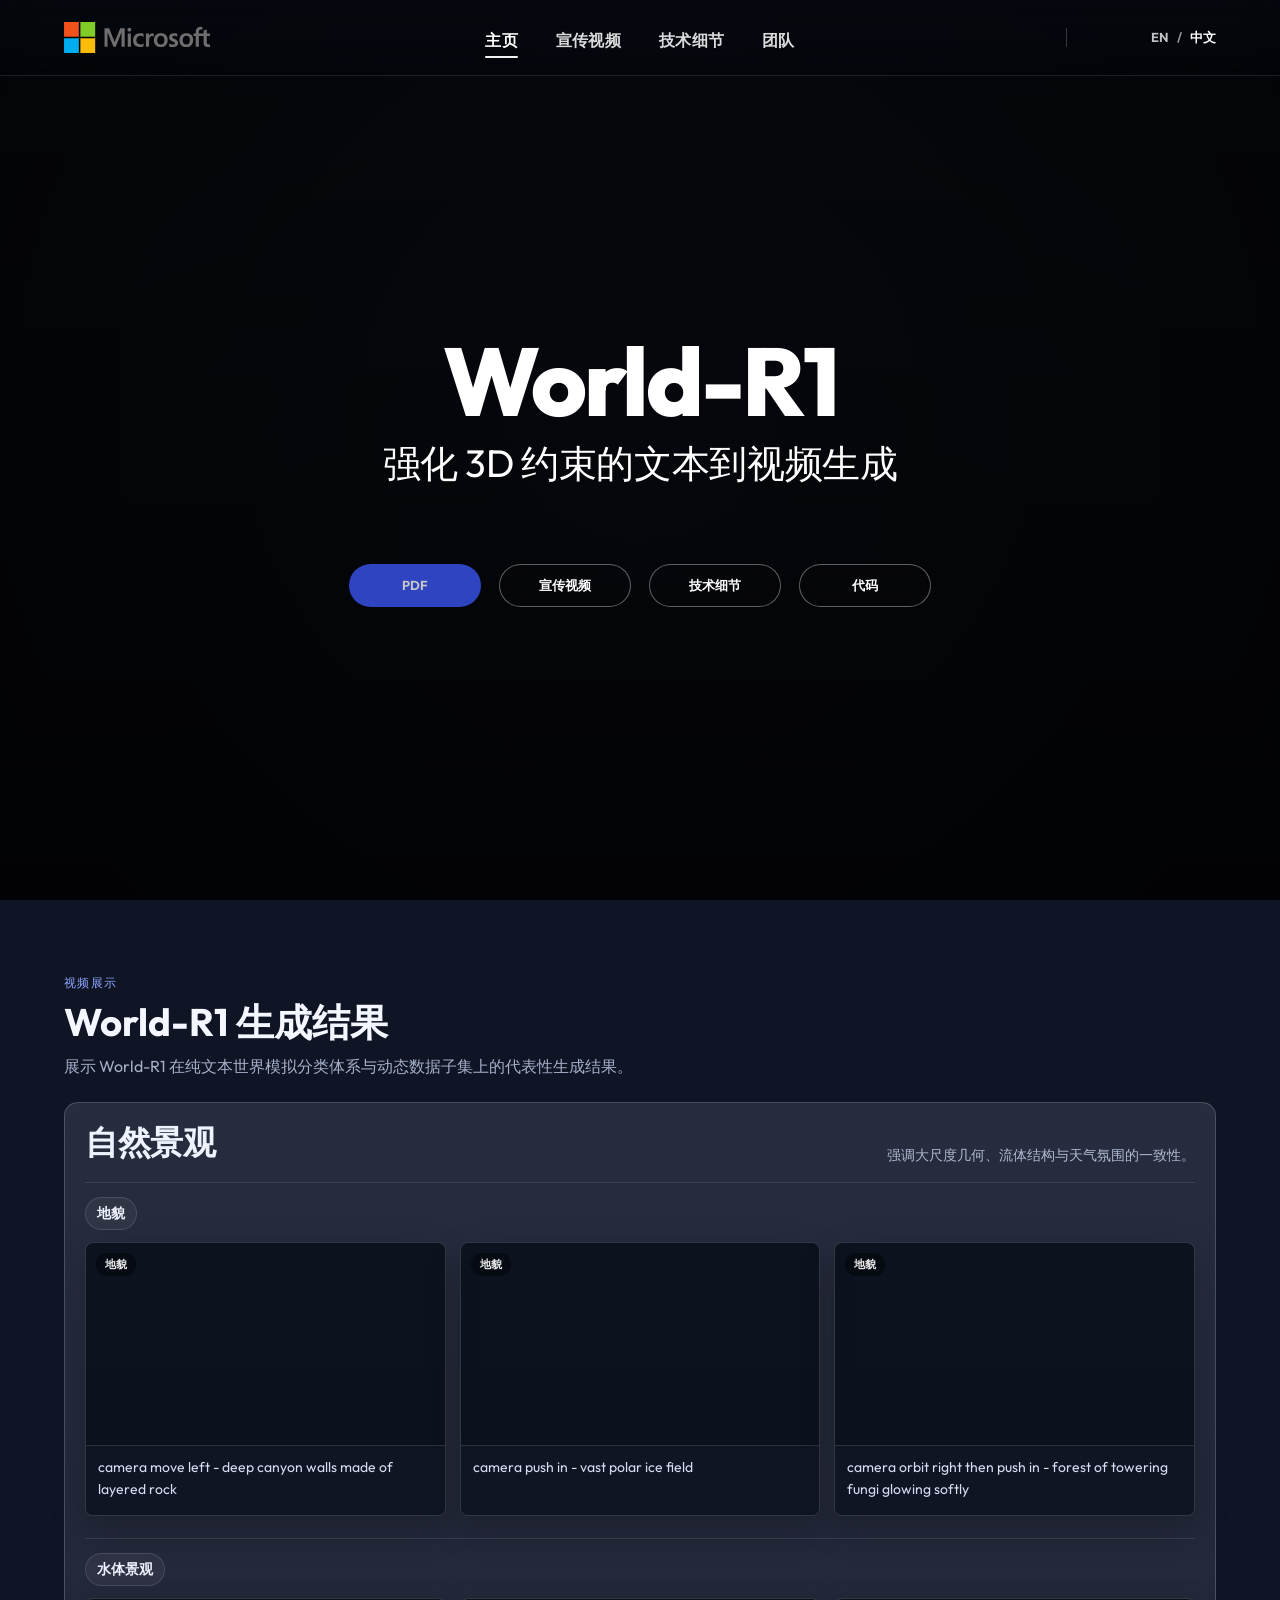
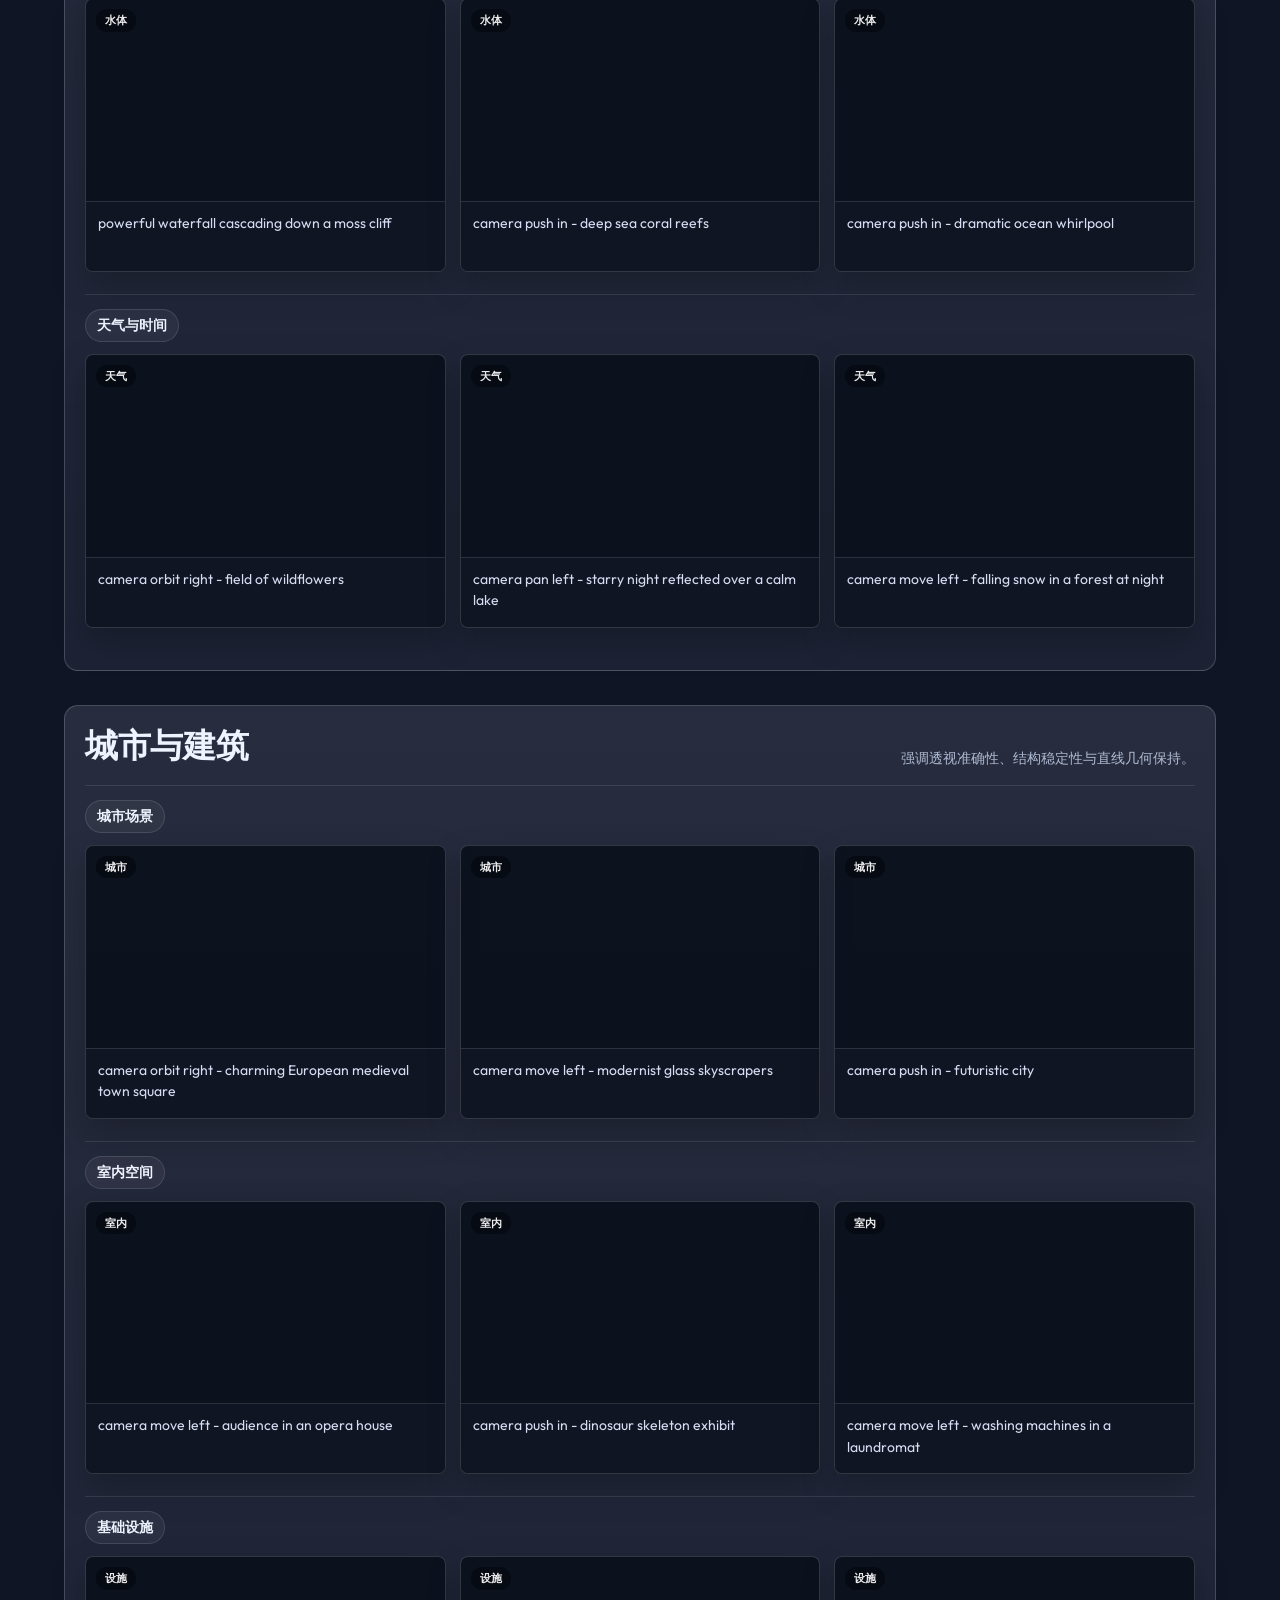
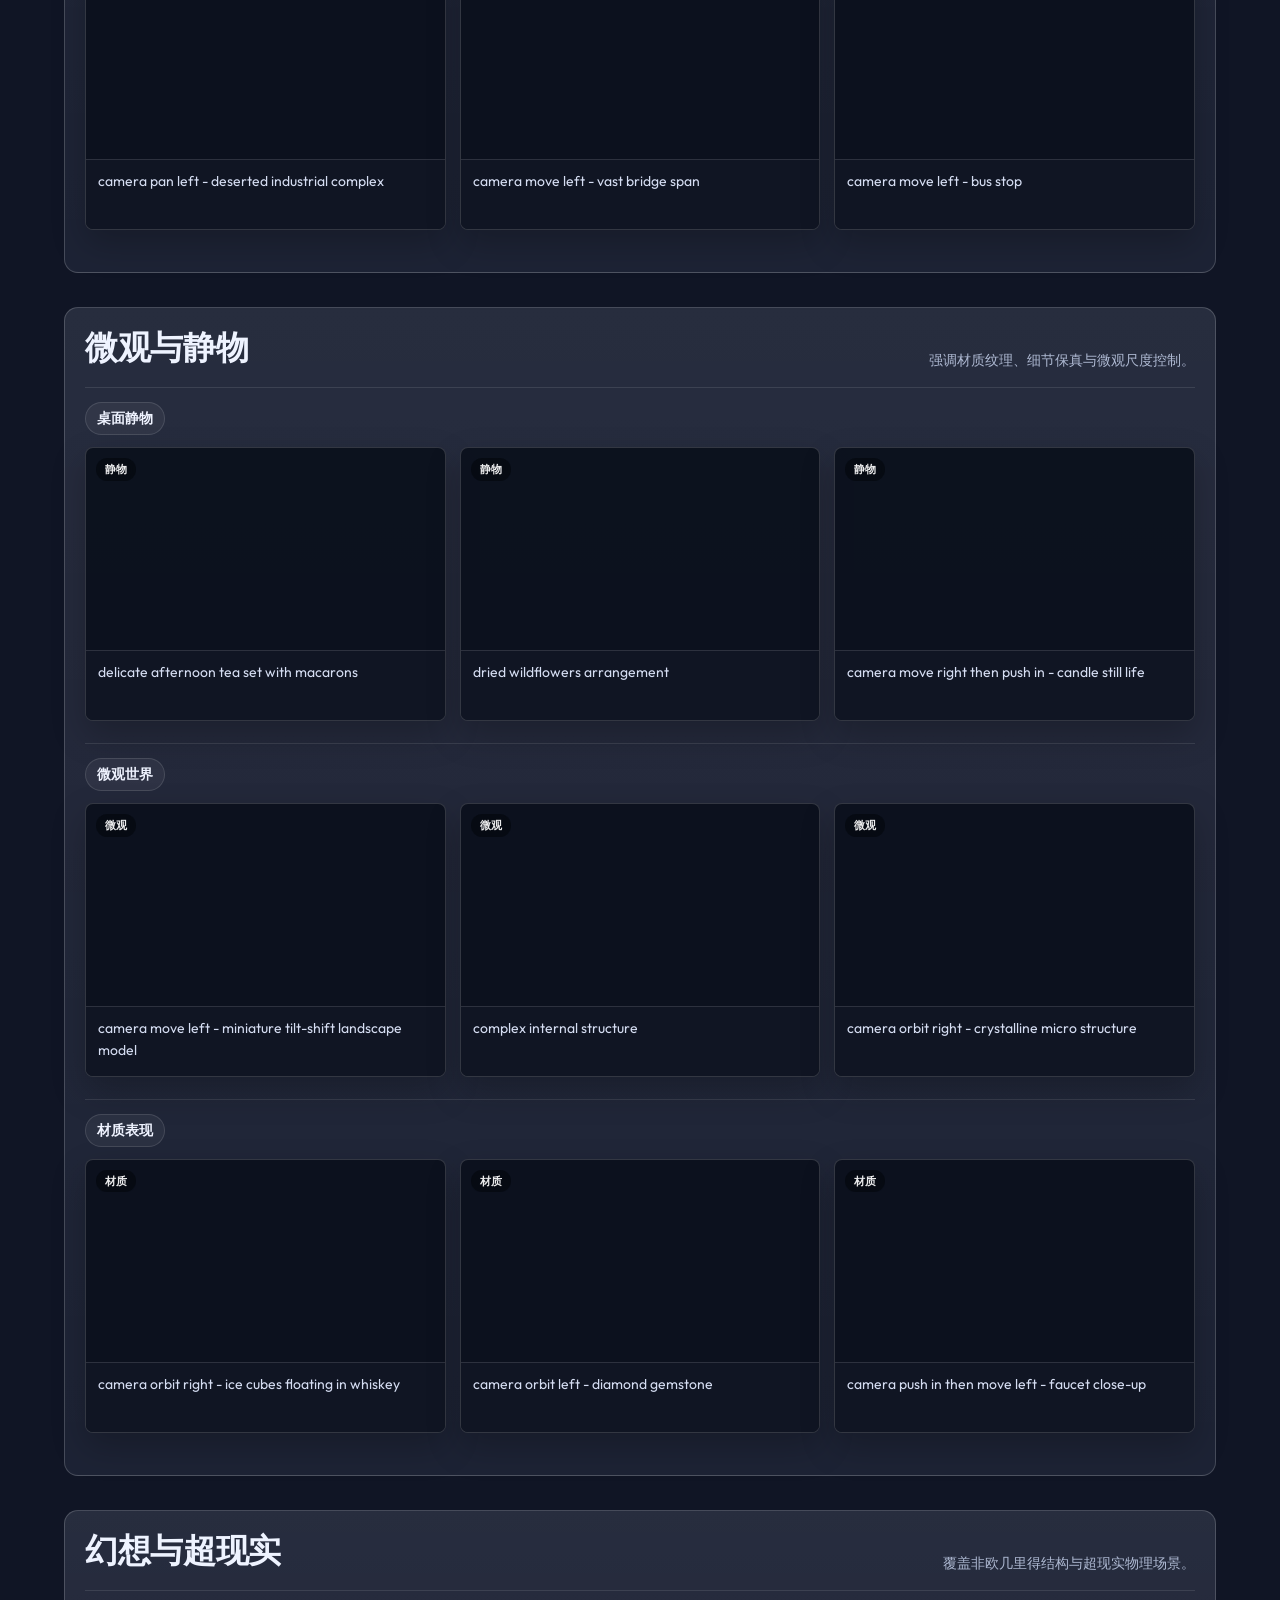
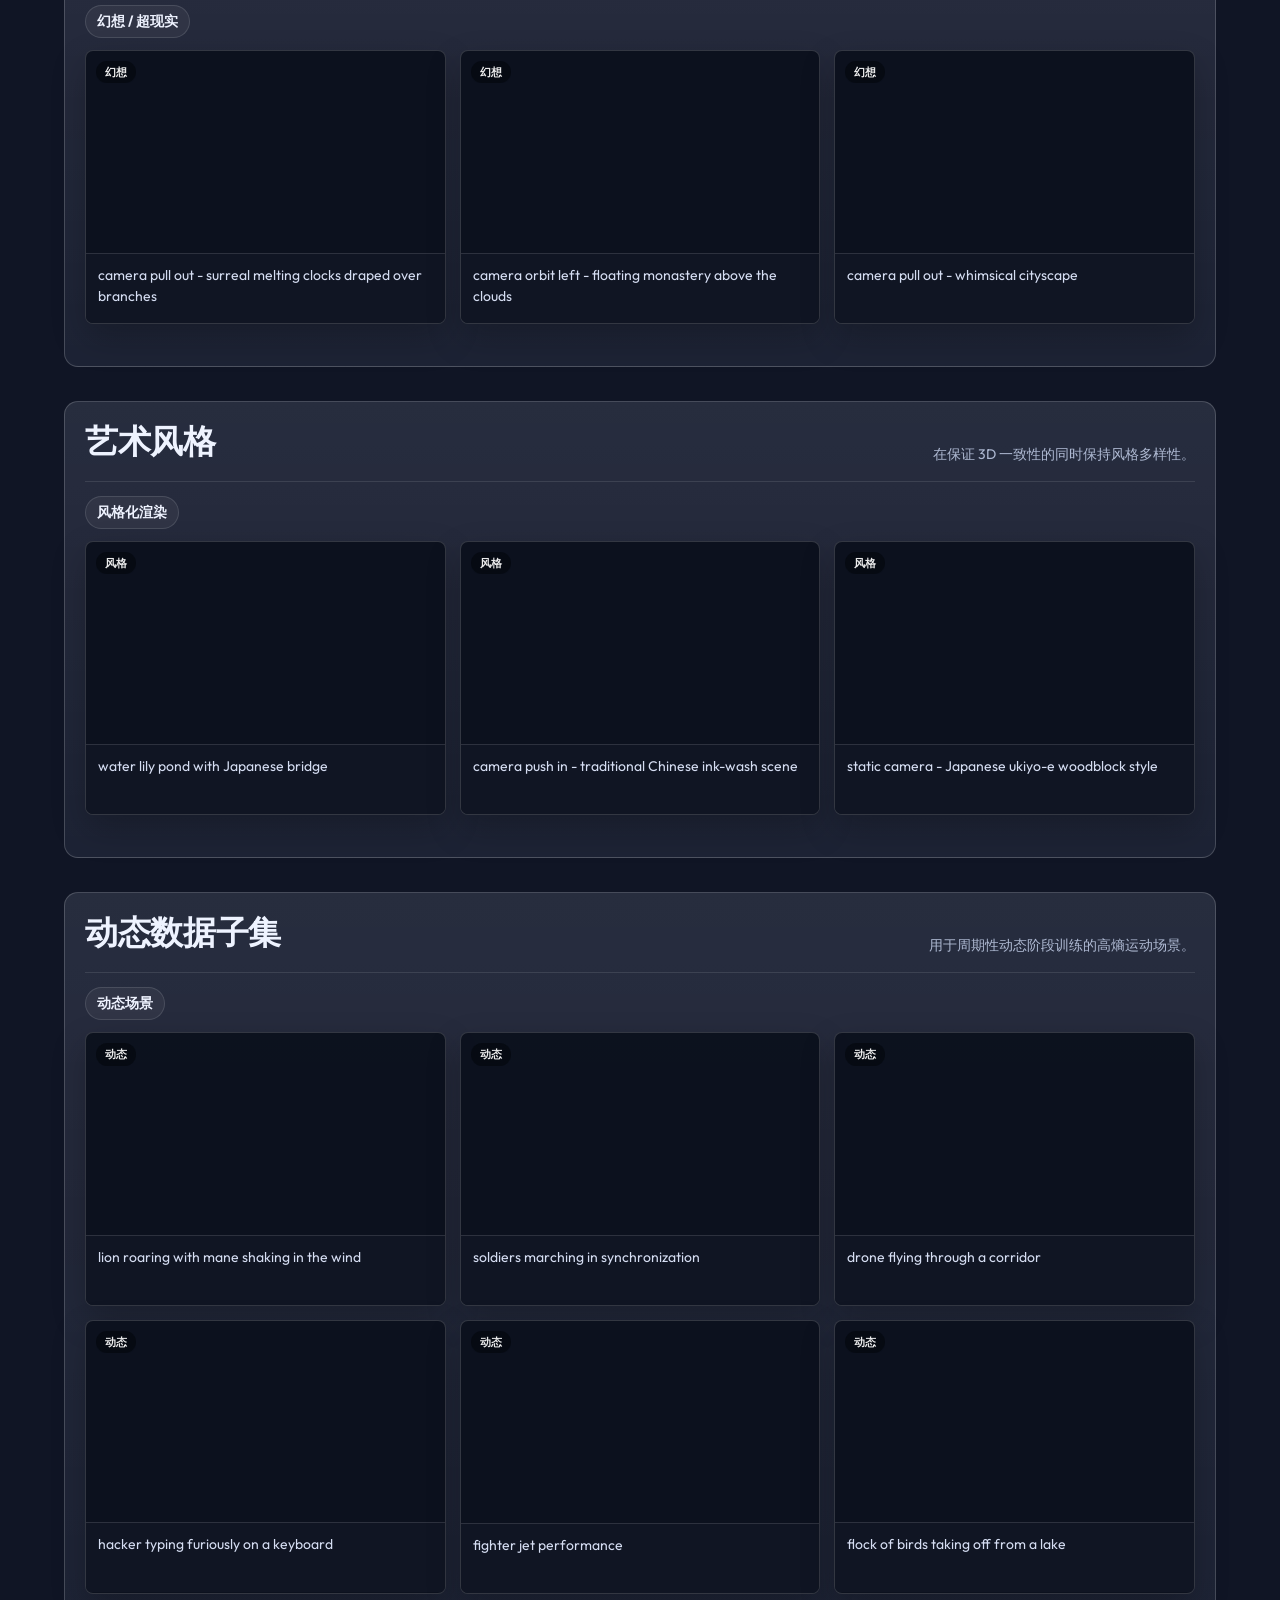
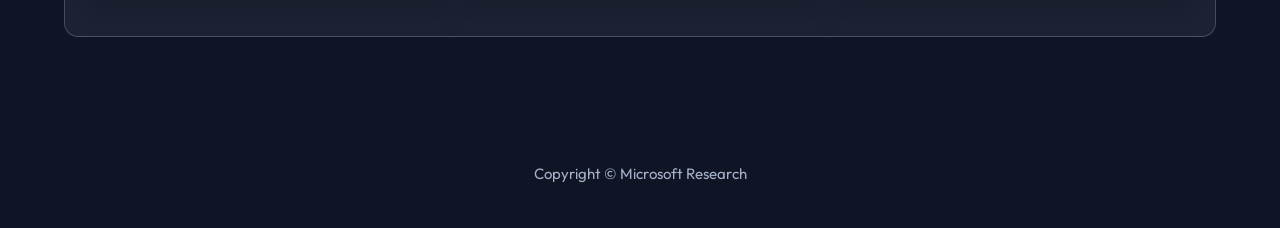
==== zh-CN/index.html @ ddd843be "Update index.html" ====
<!DOCTYPE html>
<html lang="zh-CN">
<head>
  <meta charset="UTF-8" />
  <meta name="viewport" content="width=device-width, initial-scale=1.0" />
  <title>World-R1 | 强化 3D 约束的文本到视频生成</title>
  <link rel="preconnect" href="https://fonts.googleapis.com" />
  <link rel="preconnect" href="https://fonts.gstatic.com" crossorigin />
  <link href="https://fonts.googleapis.com/css2?family=Raleway:wght@600&display=block" rel="stylesheet" />
  <link href="https://fonts.googleapis.com/css2?family=Outfit:wght@100..900&display=block" rel="stylesheet" />
  <link rel="icon" href="../assets/microsoft-color.svg" type="image/svg+xml" />
  <link rel="stylesheet" href="../styles.css?v=20260425-2" />
</head>
<body data-asset-base="../" data-lang="zh" class="home-page">
  <header class="hero-nav">
    <a class="brand" href="index.html">
      <img class="brand-logo" src="../assets/microsoft-logo-svgrepo-com.svg" alt="Microsoft" />
    </a>
    <nav class="hero-nav-links">
      <a class="active" href="index.html">主页</a>
      <a href="video.html">宣传视频</a>
      <a href="tech.html">技术细节</a>
      <a href="team.html">团队</a>
    </nav>
    <div class="locale-switch">
      <a href="../index.html">EN</a>
      <span>/</span>
      <a class="active" href="index.html">中文</a>
    </div>
  </header>

  <section class="hero">
    <div class="hero-video-layer" aria-hidden="true">
      <video class="hero-video active" id="hero-video" autoplay muted loop playsinline preload="metadata"></video>
      <video class="hero-video" id="hero-video-next" autoplay muted loop playsinline preload="metadata"></video>
      <div class="hero-overlay"></div>
    </div>

    <div class="hero-content">
      <h1 class="hero-project">World-R1</h1>
      <p class="hero-title">强化 3D 约束的文本到视频生成</p>
      <div class="hero-actions">
        <a class="action primary placeholder-action" href="#" aria-disabled="true">PDF</a>
        <a class="action ghost" href="video.html">宣传视频</a>
        <a class="action ghost" href="tech.html">技术细节</a>
        <a class="action ghost" href="https://github.com/microsoft/World-R1" target="_blank" rel="noopener noreferrer">代码</a>
      </div>
    </div>
  </section>

  <main id="results" class="results-main">
    <section class="results-section">
      <div class="section-header">
        <p class="eyebrow">视频展示</p>
        <h2>World-R1 生成结果</h2>
        <p class="section-intro">
          展示 World-R1 在纯文本世界模拟分类体系与动态数据子集上的代表性生成结果。
        </p>
      </div>
      <div id="taxonomy-sections" class="taxonomy-sections"></div>
    </section>
  </main>

  <footer class="footer">
    <p>Copyright © Microsoft Research</p>
  </footer>

  <script src="../main.js"></script>
</body>
</html>
---- styles.css ----
:root {
  --accent: #3c56f4;
  --accent-soft: rgba(60, 86, 244, 0.12);
  --bg-soft: #f5f7fc;
  --line: #e4e8f1;
  --text: #191c25;
  --muted: #5f6678;
  --dark-bg: #06080f;
  --dark-panel: #101523;
  --dark-panel-alt: #0d111c;
  --dark-line: rgba(255, 255, 255, 0.13);
  --dark-text: #f4f7ff;
  --dark-muted: #a5b0c9;
}

* {
  box-sizing: border-box;
  margin: 0;
  padding: 0;
}

html {
  scroll-behavior: smooth;
}

body {
  font-family: "Outfit", sans-serif;
  color: var(--text);
  line-height: 1.5;
}

a {
  color: inherit;
  text-decoration: none;
}

img,
video {
  display: block;
  width: 100%;
}

.home-page {
  background: #101525;
}

.hero-nav {
  position: fixed;
  top: 0;
  left: 0;
  width: 100%;
  height: 76px;
  padding: 0 clamp(24px, 5vw, 72px);
  display: grid;
  grid-template-columns: minmax(160px, 1fr) auto minmax(160px, 1fr);
  align-items: center;
  column-gap: 24px;
  z-index: 20;
  color: #ffffff;
  background: linear-gradient(180deg, rgba(5, 8, 15, 0.72), rgba(5, 8, 15, 0.32) 72%, rgba(5, 8, 15, 0));
  border-bottom: 1px solid rgba(255, 255, 255, 0.1);
  backdrop-filter: blur(14px) saturate(1.15);
  transition: background 0.25s ease, color 0.25s ease, border-color 0.25s ease, box-shadow 0.25s ease;
}

.brand {
  display: inline-flex;
  align-items: center;
  justify-self: start;
  width: 150px;
  max-width: 150px;
  min-width: 0;
  overflow: hidden;
  transition: opacity 0.2s ease;
}

.brand:hover {
  opacity: 0.86;
}

.brand-logo {
  display: block;
  width: 146px;
  max-width: 100%;
  height: auto;
  flex: 0 0 auto;
}

.ms-logo {
  width: 14px;
  height: 14px;
  display: grid;
  grid-template-columns: 1fr 1fr;
  gap: 1px;
}

.ms-logo span:nth-child(1) {
  background: #f25022;
}

.ms-logo span:nth-child(2) {
  background: #7fba00;
}

.ms-logo span:nth-child(3) {
  background: #00a4ef;
}

.ms-logo span:nth-child(4) {
  background: #ffb900;
}

.hero-nav-links {
  display: flex;
  gap: clamp(28px, 3vw, 44px);
  font-size: clamp(16px, 1.05vw, 18px);
  font-weight: 650;
  justify-self: center;
  justify-content: center;
  letter-spacing: 0.01em;
  white-space: nowrap;
}

.hero-nav-links a {
  position: relative;
  opacity: 0.86;
  padding: 26px 0 22px;
  transition: opacity 0.2s ease, color 0.2s ease;
}

.hero-nav-links a::after {
  content: "";
  position: absolute;
  left: 0;
  right: 0;
  bottom: 16px;
  height: 2px;
  border-radius: 999px;
  background: currentColor;
  opacity: 0;
  transform: scaleX(0.4);
  transition: opacity 0.2s ease, transform 0.2s ease;
}

.hero-nav-links a.active {
  opacity: 1;
}

.hero-nav-links a.active::after,
.hero-nav-links a:hover::after {
  opacity: 0.95;
  transform: scaleX(1);
}

.hero-nav-links a:hover {
  opacity: 1;
}

.locale-switch {
  display: inline-flex;
  align-items: center;
  justify-content: flex-end;
  gap: 8px;
  border-left: 1px solid rgba(255, 255, 255, 0.2);
  padding-left: 18px;
  font-size: 13px;
  font-weight: 650;
  justify-self: end;
  min-width: 150px;
}

.locale-switch a {
  opacity: 0.76;
}

.locale-switch a.active {
  opacity: 1;
  font-weight: 700;
}

.locale-switch span {
  opacity: 0.58;
}

.home-page .hero-nav.scrolled {
  color: #ffffff;
  background: linear-gradient(180deg, rgba(5, 8, 15, 0.82), rgba(5, 8, 15, 0.58));
  border-color: rgba(255, 255, 255, 0.14);
  box-shadow: 0 12px 34px rgba(0, 0, 0, 0.24);
}

.home-page .hero-nav.scrolled .hero-nav-links a {
  color: #ffffff;
}

.home-page .hero-nav.scrolled .locale-switch {
  border-color: rgba(255, 255, 255, 0.22);
}

.hero {
  position: relative;
  min-height: 100vh;
  display: flex;
  align-items: center;
  justify-content: center;
  text-align: center;
  overflow: hidden;
}

.hero-video-layer {
  position: absolute;
  inset: 0;
}

.hero-video {
  position: absolute;
  inset: 0;
  width: 100%;
  height: 100%;
  object-fit: cover;
  opacity: 0;
  transition: opacity 1.2s ease;
}

.hero-video.active {
  opacity: 1;
}

.hero-overlay {
  position: absolute;
  inset: 0;
  background:
    radial-gradient(circle at 50% 45%, rgba(0, 0, 0, 0.24), rgba(0, 0, 0, 0.64)),
    linear-gradient(180deg, rgba(0, 0, 0, 0.46), rgba(0, 0, 0, 0.7));
}

.hero-content {
  position: relative;
  z-index: 2;
  max-width: 1240px;
  padding: 110px 20px 70px;
  color: #ffffff;
}

.hero-project {
  font-size: clamp(48px, 7.5vw, 110px);
  line-height: 1;
  letter-spacing: -0.03em;
  margin-bottom: 14px;
  font-weight: 800;
}

.hero-title {
  font-size: clamp(24px, 3vw, 80px);
  line-height: 1.06;
  letter-spacing: -0.01em;
  margin-bottom: 34px;
  font-weight: 400;
}

.hero-affiliation {
  font-size: clamp(14px, 1.4vw, 19px);
  color: rgba(255, 255, 255, 0.86);
  margin-bottom: 26px;
  letter-spacing: 0.02em;
}

.hero-actions {
  display: flex;
  flex-wrap: wrap;
  justify-content: center;
  gap: 18px;
  margin-top: 80px;
}

.action {
  min-width: 132px;
  border-radius: 999px;
  padding: 11px 20px;
  font-size: 13px;
  font-weight: 650;
  border: 1px solid transparent;
  transition: transform 0.2s ease, border-color 0.2s ease, background 0.2s ease;
}

.action.primary {
  background: var(--accent);
  color: #ffffff;
}

.action.ghost {
  border-color: rgba(255, 255, 255, 0.36);
  background: rgba(12, 14, 18, 0.26);
  color: #ffffff;
  backdrop-filter: blur(10px);
}

.action:hover {
  transform: translateY(-1px);
}

.placeholder-action {
  cursor: default;
  opacity: 0.78;
  pointer-events: none;
}

.placeholder-action:hover {
  transform: none;
}

.results-main {
  max-width: 1660px;
  margin: 0 auto;
  padding: 74px max(16px, 5vw) 26px;
  color: var(--dark-text);
}

.results-section {
  margin-bottom: 80px;
}

.section-header {
  margin-bottom: 24px;
}

.eyebrow {
  font-family: "Raleway", sans-serif;
  text-transform: uppercase;
  letter-spacing: 0.12em;
  font-size: 12px;
  color: #8ea5ff;
  margin-bottom: 8px;
}

.section-header h2 {
  font-size: clamp(28px, 3vw, 48px);
  line-height: 1.15;
}

.section-intro {
  margin-top: 10px;
  color: #a5b0c9;
  max-width: 760px;
}

.section-intro code {
  font-family: "Outfit", sans-serif;
  background: var(--bg-soft);
  border: 1px solid var(--line);
  border-radius: 6px;
  padding: 1px 5px;
}

.taxonomy-sections {
  display: block;
}

.taxonomy-section-block {
  margin-bottom: 34px;
  border-radius: 14px;
  border: 1px solid rgba(255, 255, 255, 0.18);
  background:
    linear-gradient(180deg, rgba(255, 255, 255, 0.08), rgba(255, 255, 255, 0.035)),
    rgba(22, 29, 47, 0.96);
  padding: clamp(14px, 1.8vw, 20px);
}

.taxonomy-section-head {
  display: flex;
  align-items: end;
  justify-content: space-between;
  gap: 18px;
  margin-bottom: 16px;
}

.taxonomy-section-head h3 {
  font-size: clamp(22px, 2.6vw, 34px);
  line-height: 1.15;
  letter-spacing: -0.01em;
  margin-bottom: 5px;
  color: #eef3ff;
}

.taxonomy-section-head p {
  color: #aeb9d2;
  font-size: 14px;
  max-width: 620px;
  text-align: right;
}

.taxonomy-subsection {
  margin-bottom: 22px;
  padding-top: 14px;
  border-top: 1px solid rgba(255, 255, 255, 0.1);
}

.taxonomy-subsection h4 {
  display: inline-flex;
  align-items: center;
  min-height: 28px;
  border-radius: 999px;
  border: 1px solid rgba(255, 255, 255, 0.12);
  background: rgba(255, 255, 255, 0.05);
  padding: 5px 11px;
  font-size: 14px;
  margin-bottom: 12px;
  font-weight: 700;
  color: #eff3ff;
}

.video-grid {
  display: grid;
  grid-template-columns: repeat(3, minmax(0, 1fr));
  gap: 14px;
}

.video-card {
  overflow: hidden;
  background: rgba(13, 18, 30, 0.98);
  border: 1px solid rgba(255, 255, 255, 0.16);
  border-radius: 8px;
  box-shadow: 0 14px 34px rgba(0, 0, 0, 0.22);
  transition: transform 0.2s ease, border-color 0.2s ease, box-shadow 0.2s ease;
}

.video-card:hover {
  transform: translateY(-2px);
  border-color: rgba(142, 165, 255, 0.5);
  box-shadow: 0 20px 48px rgba(0, 0, 0, 0.34);
}

.video-shell {
  position: relative;
}

.video-shell video {
  aspect-ratio: 16 / 9;
  object-fit: cover;
}

.chip {
  position: absolute;
  top: 10px;
  left: 10px;
  z-index: 2;
  font-size: 11px;
  font-weight: 600;
  color: rgba(255, 255, 255, 0.92);
  border-radius: 999px;
  background: rgba(4, 7, 13, 0.6);
  backdrop-filter: blur(12px);
  padding: 3px 9px;
}

.prompt {
  color: #d5ddf2;
  min-height: 70px;
  font-size: 14px;
  line-height: 1.55;
  padding: 11px 12px 12px;
  border-top: 1px solid rgba(255, 255, 255, 0.12);
  background: rgba(16, 22, 36, 0.94);
}

.empty-card {
  border: 1px dashed rgba(255, 255, 255, 0.22);
  border-radius: 10px;
  background: rgba(255, 255, 255, 0.04);
  min-height: 140px;
  color: #aeb9d2;
  font-size: 13px;
  padding: 14px;
  display: flex;
  align-items: center;
  justify-content: center;
  text-align: center;
}

.footer {
  text-align: center;
  padding: 18px 16px 42px;
  color: #a5b0c9;
  font-size: 15px;
  line-height: 1.72;
}

.tech-page {
  background: var(--dark-bg);
  color: var(--dark-text);
}

.tech-nav {
  background: rgba(8, 12, 21, 0.72);
  border-color: rgba(255, 255, 255, 0.14);
  box-shadow: 0 18px 44px rgba(0, 0, 0, 0.24);
}

.tech-main {
  max-width: 1280px;
  margin: 0 auto;
  padding: 118px max(16px, 4vw) 56px;
}

.tech-hero-panel {
  border: 1px solid var(--dark-line);
  border-radius: 18px;
  background: linear-gradient(160deg, rgba(60, 86, 244, 0.2), rgba(16, 21, 35, 0.9));
  padding: clamp(18px, 3vw, 34px);
  margin-bottom: 26px;
}

.tech-kicker {
  font-family: "Raleway", sans-serif;
  font-size: 12px;
  letter-spacing: 0.12em;
  text-transform: uppercase;
  color: #98abff;
  margin-bottom: 8px;
}

.tech-hero-panel h1 {
  font-size: clamp(30px, 4.3vw, 58px);
  line-height: 1.06;
  letter-spacing: -0.02em;
  margin-bottom: 10px;
}

.tech-lead {
  color: #d7def2;
  font-size: 16px;
  line-height: 1.75;
  /* max-width: 900px; */
  margin-bottom: 18px;
}

.tech-authors {
  display: flex;
  flex-wrap: wrap;
  justify-content: flex-start;
  gap: 4px 14px;
  margin: 4px 0 10px;
}

.tech-authors a {
  font-size: 15px;
  color: #e9eeff;
  opacity: 0.92;
  text-decoration: none;
}

.tech-authors a:hover {
  text-decoration: underline;
}

.tech-authors sup {
  font-size: 10px;
  vertical-align: super;
  margin-left: 1px;
}

.tech-affiliations {
  display: flex;
  flex-wrap: wrap;
  justify-content: flex-start;
  gap: 6px 16px;
  font-size: 15px;
  color: #b9c4df;
  margin-bottom: 12px;
}

.tech-affiliations sup {
  font-size: 10px;
  vertical-align: super;
}

.tech-author-notes {
  display: flex;
  flex-wrap: wrap;
  justify-content: flex-start;
  gap: 2px 10px;
  font-size: 12px;
  line-height: 1.25;
  color: #b9c4df;
  margin-bottom: 8px;
}

.tech-author-notes sup {
  font-size: 8px;
  vertical-align: super;
}

.team-main {
  max-width: 1180px;
}

.team-hero-panel {
  background:
    linear-gradient(155deg, rgba(60, 86, 244, 0.18), rgba(22, 32, 52, 0.92)),
    radial-gradient(circle at 82% 16%, rgba(0, 164, 239, 0.22), transparent 34%);
}

.team-lead {
  color: #d7def2;
  font-size: clamp(16px, 2vw, 20px);
  line-height: 1.68;
  max-width: 920px;
  margin: 10px 0 20px;
}

.video-main {
  max-width: 1480px;
  padding-top: 118px;
  padding-bottom: 44px;
}

.video-intro {
  max-width: none;
  margin: 0 0 14px;
  color: #d7def2;
  font-size: clamp(15px, 1.2vw, 19px);
  line-height: 1.45;
  white-space: nowrap;
}

.promo-video-stage {
  --promo-frame-crop: 34px;
  position: relative;
  width: 100%;
  aspect-ratio: 16 / 9;
  border: 1px solid rgba(255, 255, 255, 0.16);
  border-radius: 12px;
  overflow: hidden;
  background:
    linear-gradient(135deg, rgba(60, 86, 244, 0.16), rgba(9, 13, 24, 0.92)),
    #05070d;
  box-shadow: 0 28px 80px rgba(0, 0, 0, 0.42);
}

.promo-video-stage:hover,
.promo-video-stage:focus-within {
  --promo-frame-crop: 0px;
}

.promo-video-frame {
  position: absolute;
  top: calc(var(--promo-frame-crop) * -1);
  left: 0;
  width: 100%;
  height: calc(100% + (var(--promo-frame-crop) * 2));
  border: 0;
  transition: top 0.18s ease, height 0.18s ease;
}

.video-actions {
  display: flex;
  flex-wrap: wrap;
  align-items: center;
  gap: 14px;
  margin-top: 18px;
}

.team-grid {
  display: grid;
  grid-template-columns: repeat(3, minmax(0, 1fr));
  gap: 12px;
}

.group-grid {
  display: grid;
  grid-template-columns: repeat(2, minmax(0, 1fr));
  gap: 12px;
}

.group-card {
  padding: 20px;
  min-height: 220px;
  display: flex;
  flex-direction: column;
}

.group-card h3 {
  color: #f2f6ff;
  font-size: clamp(22px, 2.4vw, 30px);
  line-height: 1.15;
  margin-bottom: 10px;
}

.group-card p:not(.stat-key) {
  color: #d3dcf0;
  font-size: 15px;
  line-height: 1.68;
}

.group-focus-list {
  display: grid;
  gap: 8px;
  margin: 16px 0 0;
  padding-left: 18px;
}

.group-focus-list li {
  color: #bfc9e2;
  font-size: 14px;
  line-height: 1.55;
}

.group-link {
  color: #b9c8ff;
  font-size: 14px;
  font-weight: 700;
  margin-top: auto;
  padding-top: 18px;
}

.group-link:hover {
  color: #ffffff;
  text-decoration: underline;
}

.team-card {
  min-height: 118px;
  padding: 15px 16px;
  background:
    linear-gradient(180deg, rgba(255, 255, 255, 0.035), rgba(255, 255, 255, 0.015)),
    var(--dark-panel);
  transition: border-color 0.2s ease, transform 0.2s ease;
}

.team-card:hover {
  border-color: rgba(142, 165, 255, 0.48);
  transform: translateY(-2px);
}

.team-name {
  display: inline-block;
  color: #f2f6ff;
  font-size: 20px;
  font-weight: 720;
  line-height: 1.2;
  margin-bottom: 6px;
}

.team-name:hover {
  text-decoration: underline;
}

.team-meta {
  color: #b9c4df;
  font-size: 14px;
  line-height: 1.45;
  margin-bottom: 0;
}

.team-meta sup {
  font-size: 10px;
  vertical-align: super;
}

.team-role {
  display: inline-flex;
  align-items: center;
  min-height: 26px;
  border-radius: 999px;
  background: rgba(142, 165, 255, 0.12);
  color: #dfe6ff;
  padding: 4px 10px;
  font-size: 12px;
  font-weight: 650;
}

.team-note-grid {
  display: grid;
  grid-template-columns: repeat(3, minmax(0, 1fr));
  gap: 12px;
}

.team-note p:not(.stat-key) {
  color: #d3dcf0;
  font-size: 15px;
  line-height: 1.65;
}

.tech-stat-grid {
  display: grid;
  grid-template-columns: repeat(3, minmax(0, 1fr));
  gap: 10px;
}

.tech-stat-card {
  border: 1px solid rgba(255, 255, 255, 0.14);
  background: rgba(8, 12, 20, 0.56);
  border-radius: 12px;
  padding: 10px;
}

.stat-key {
  font-family: "Raleway", sans-serif;
  font-size: 11px;
  color: #93a6ea;
  text-transform: uppercase;
  letter-spacing: 0.08em;
  margin-bottom: 5px;
}

.stat-value {
  font-size: 20px;
  font-weight: 700;
  margin-bottom: 3px;
}

.stat-desc {
  color: #b9c4df;
  font-size: 13px;
}

.tech-section {
  margin-bottom: 24px;
}

.abstract-section {
  margin-top: 8px;
}

.tech-section-head {
  display: flex;
  align-items: baseline;
  gap: 10px;
  margin-bottom: 12px;
}

.section-index {
  font-family: "Raleway", sans-serif;
  font-size: 13px;
  color: #8ea5ff;
}

.tech-section h2 {
  font-size: clamp(24px, 3vw, 40px);
  line-height: 1.15;
  letter-spacing: -0.01em;
}

.panel {
  border-radius: 14px;
  border: 1px solid var(--dark-line);
  background: var(--dark-panel);
  padding: 14px;
}

.abstract-panel {
  background: linear-gradient(165deg, rgba(255, 255, 255, 0.03), rgba(60, 86, 244, 0.1));
  padding: clamp(16px, 3vw, 28px);
}

.abstract-text {
  font-size: 15px;
  line-height: 1.72;
  color: #d3dcf0;
  font-weight: 400;
  max-width: 1080px;
}

.full-row {
  width: 100%;
  margin-top: 12px;
}

.media-panel img {
  border-radius: 10px;
}

.media-panel figcaption {
  color: var(--dark-muted);
  margin-top: 10px;
  font-size: 13px;
  line-height: 1.6;
  text-align: center;
}

.table-caption {
  text-align: center;
}

.text-panel h3,
.tech-card h3,
.taxonomy-card h3 {
  font-size: 18px;
  margin-bottom: 8px;
}

.text-panel p,
.tech-card p,
.tech-muted {
  color: #d3dcf0;
  font-size: 15px;
  line-height: 1.72;
}

.text-panel ul,
.taxonomy-card ul {
  margin-top: 8px;
  padding-left: 18px;
  display: grid;
  gap: 6px;
}

.text-panel li,
.taxonomy-card li {
  color: #d3dcf0;
  line-height: 1.65;
}

.text-panel code {
  font-family: "Outfit", sans-serif;
  font-size: 13px;
  background: rgba(255, 255, 255, 0.08);
  border-radius: 4px;
  padding: 1px 4px;
}

.tech-card-grid {
  display: grid;
  grid-template-columns: repeat(4, minmax(0, 1fr));
  gap: 10px;
}

.tech-figure-grid {
  display: grid;
  grid-template-columns: repeat(2, minmax(0, 1fr));
  gap: 10px;
  align-items: center;
}

.finding-grid {
  display: grid;
  grid-template-columns: repeat(3, minmax(0, 1fr));
  gap: 10px;
}

.tech-figure-grid .full-row {
  grid-column: 1 / -1;
}

.finding-card h3 {
  color: #eef3ff;
  font-size: clamp(18px, 2vw, 24px);
  line-height: 1.25;
  margin-bottom: 8px;
}

.finding-card p:not(.stat-key) {
  color: #d3dcf0;
  font-size: 14px;
  line-height: 1.68;
}

.taxonomy-card-grid {
  display: grid;
  grid-template-columns: repeat(3, minmax(0, 1fr));
  gap: 10px;
}

.result-table-wrap {
  overflow-x: auto;
  border: 1px solid var(--dark-line);
  border-radius: 12px;
  margin-top: 10px;
}

.result-table {
  width: 100%;
  border-collapse: collapse;
  min-width: 560px;
}

.result-table th,
.result-table td {
  padding: 10px 12px;
  text-align: left;
  border-bottom: 1px solid rgba(255, 255, 255, 0.08);
  font-size: 14px;
}

.result-table th {
  color: #eef3ff;
  background: rgba(60, 86, 244, 0.16);
}

.result-table td {
  color: #cdd6eb;
}

.tech-muted {
  color: var(--dark-muted);
  margin-bottom: 10px;
}

.comparison-list {
  display: grid;
  gap: 12px;
}

.comparison-block {
  border-radius: 12px;
  border: 1px solid var(--dark-line);
  background: var(--dark-panel-alt);
  padding: 12px;
}

.comparison-prompt {
  font-size: clamp(14px, 1.8vw, 20px);
  margin-bottom: 12px;
  color: #dbe3f6;
  font-weight: 600;
}

.comparison-grid {
  display: grid;
  grid-template-columns: repeat(3, minmax(0, 1fr));
  gap: 10px;
}

.model-card {
  border-radius: 10px;
  overflow: hidden;
  border: 1px solid rgba(255, 255, 255, 0.12);
  background: #0a0d15;
}

.model-name {
  padding: 9px 10px;
  font-size: 12px;
  color: #c9d2e5;
  font-weight: 600;
}

.model-card video {
  aspect-ratio: 16 / 9;
  object-fit: cover;
}

.tech-footer,
.tech-footer a {
  color: var(--dark-muted);
}

@media (max-width: 1280px) {
  .tech-stat-grid,
  .tech-card-grid,
  .taxonomy-card-grid,
  .tech-figure-grid,
  .finding-grid,
  .group-grid,
  .team-grid,
  .team-note-grid {
    grid-template-columns: repeat(2, minmax(0, 1fr));
  }
}

@media (max-width: 1100px) {
  .comparison-grid {
    grid-template-columns: repeat(2, minmax(0, 1fr));
  }
}

@media (max-width: 760px) {
  .promo-video-stage {
    --promo-frame-crop: 0px;
  }

  .hero-nav {
    height: 60px;
    padding: 0 12px;
    grid-template-columns: 94px minmax(0, 1fr) auto;
    column-gap: 10px;
  }

  .brand {
    width: 94px;
    max-width: 94px;
    min-width: auto;
  }

  .brand-logo {
    width: 92px;
  }

  .hero-nav-links {
    font-size: 12px;
    gap: 12px;
    min-width: 0;
    overflow-x: auto;
    scrollbar-width: none;
  }

  .hero-nav-links::-webkit-scrollbar {
    display: none;
  }

  .hero-nav-links a {
    padding: 20px 0 18px;
  }

  .hero-nav-links a::after {
    bottom: 12px;
  }

  .locale-switch {
    font-size: 12px;
    padding-left: 10px;
    gap: 6px;
    min-width: auto;
  }

  .hero-content {
    padding-top: 100px;
  }

  .hero-project {
    margin-bottom: 10px;
  }

  .hero-title {
    line-height: 1.12;
    margin-bottom: 12px;
  }

  .hero-affiliation {
    margin-bottom: 20px;
  }

  .action {
    min-width: 114px;
    padding: 10px 14px;
    font-size: 12px;
  }

  .hero-actions {
    margin-top: 18px;
  }

  .results-main {
    padding-top: 54px;
  }

  .taxonomy-section-block {
    margin-bottom: 24px;
    padding: 12px;
  }

  .taxonomy-section-head {
    display: block;
  }

  .taxonomy-section-head p {
    max-width: none;
    text-align: left;
  }

  .video-grid,
  .comparison-grid,
  .tech-stat-grid,
  .tech-card-grid,
  .taxonomy-card-grid,
  .tech-figure-grid,
  .finding-grid,
  .group-grid,
  .team-grid,
  .team-note-grid {
    grid-template-columns: 1fr;
  }

  .tech-main {
    padding-top: 96px;
    padding-left: 16px;
    padding-right: 16px;
  }

  .video-main {
    padding-top: 88px;
  }

  .video-intro {
    white-space: normal;
  }

  .tech-lead,
  .abstract-text,
  .text-panel p,
  .tech-card p,
  .taxonomy-card li,
  .tech-muted {
    font-size: 14px;
  }

  .home-page .prompt,
  .home-page .footer {
    font-size: 14px;
  }

  .tech-authors a,
  .tech-affiliations {
    font-size: 14px;
  }

  .tech-author-notes {
    font-size: 11px;
    gap: 2px 8px;
    margin-bottom: 8px;
  }
}
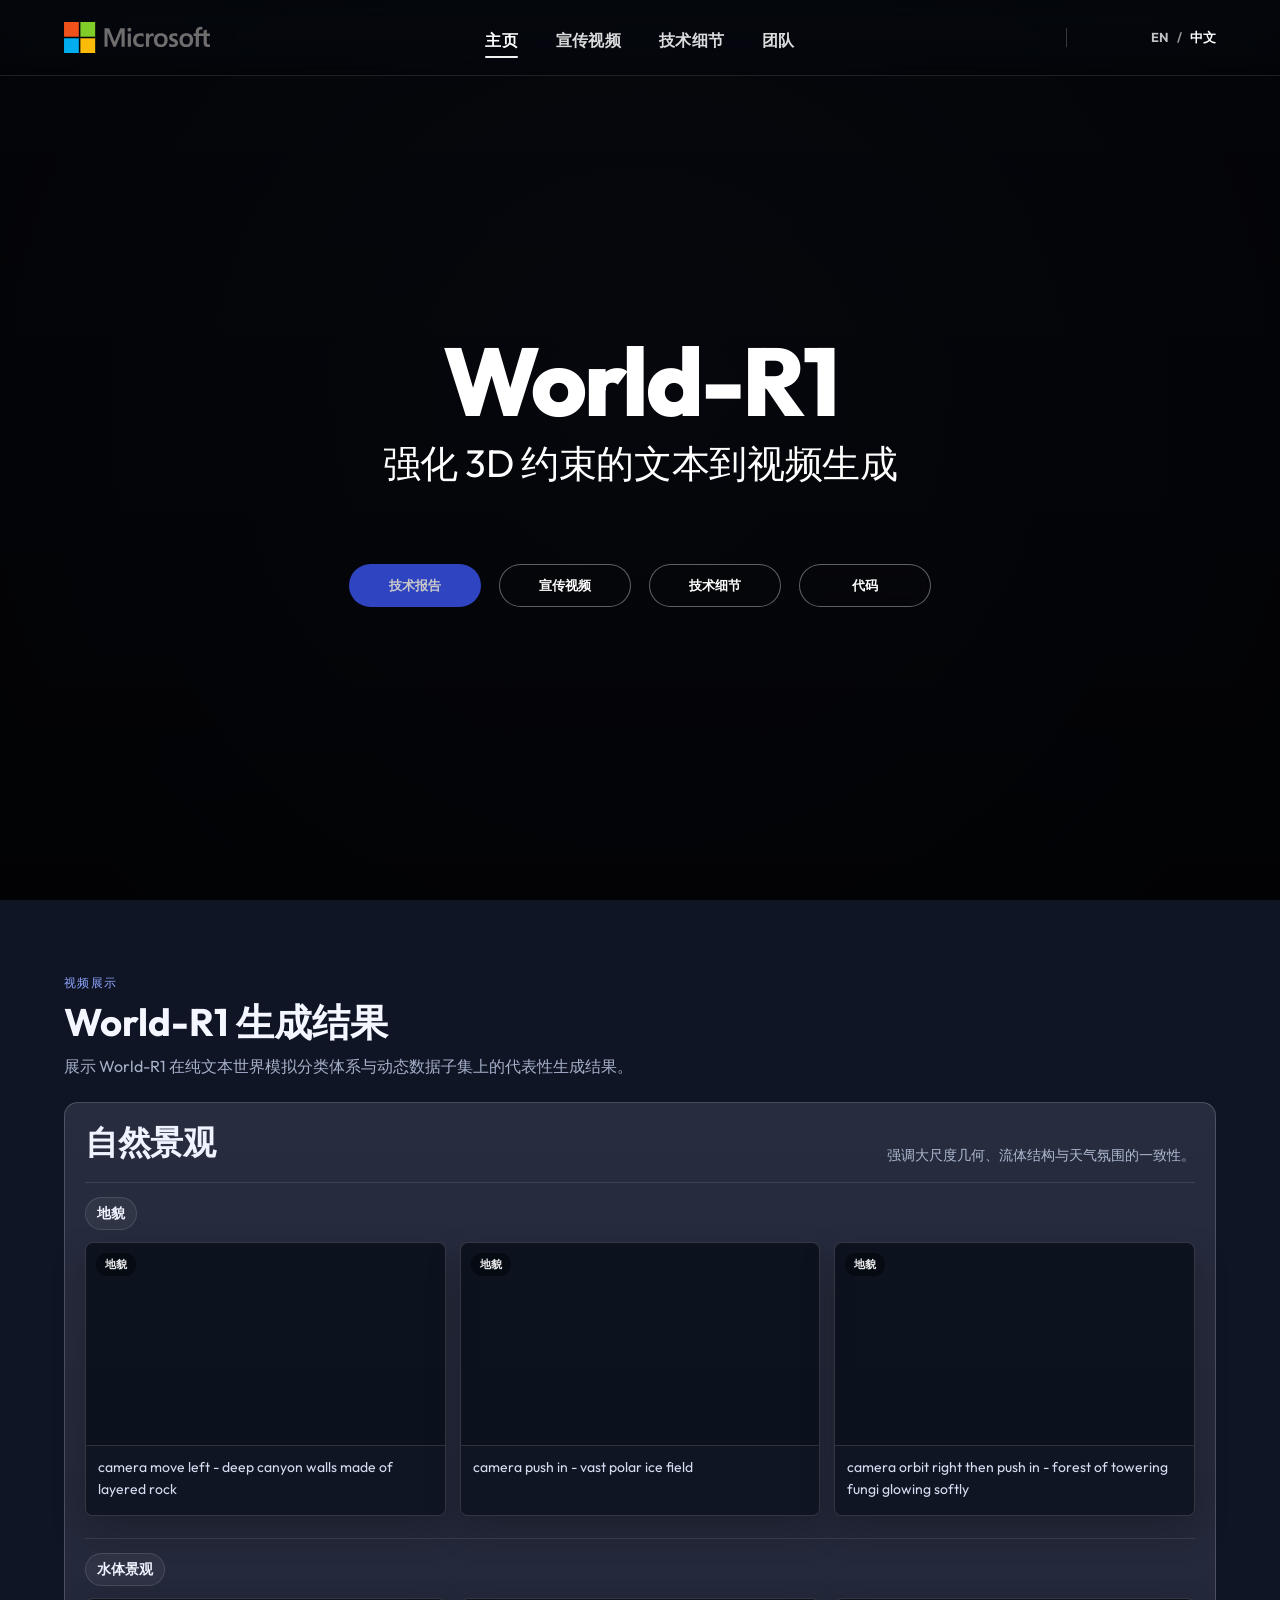
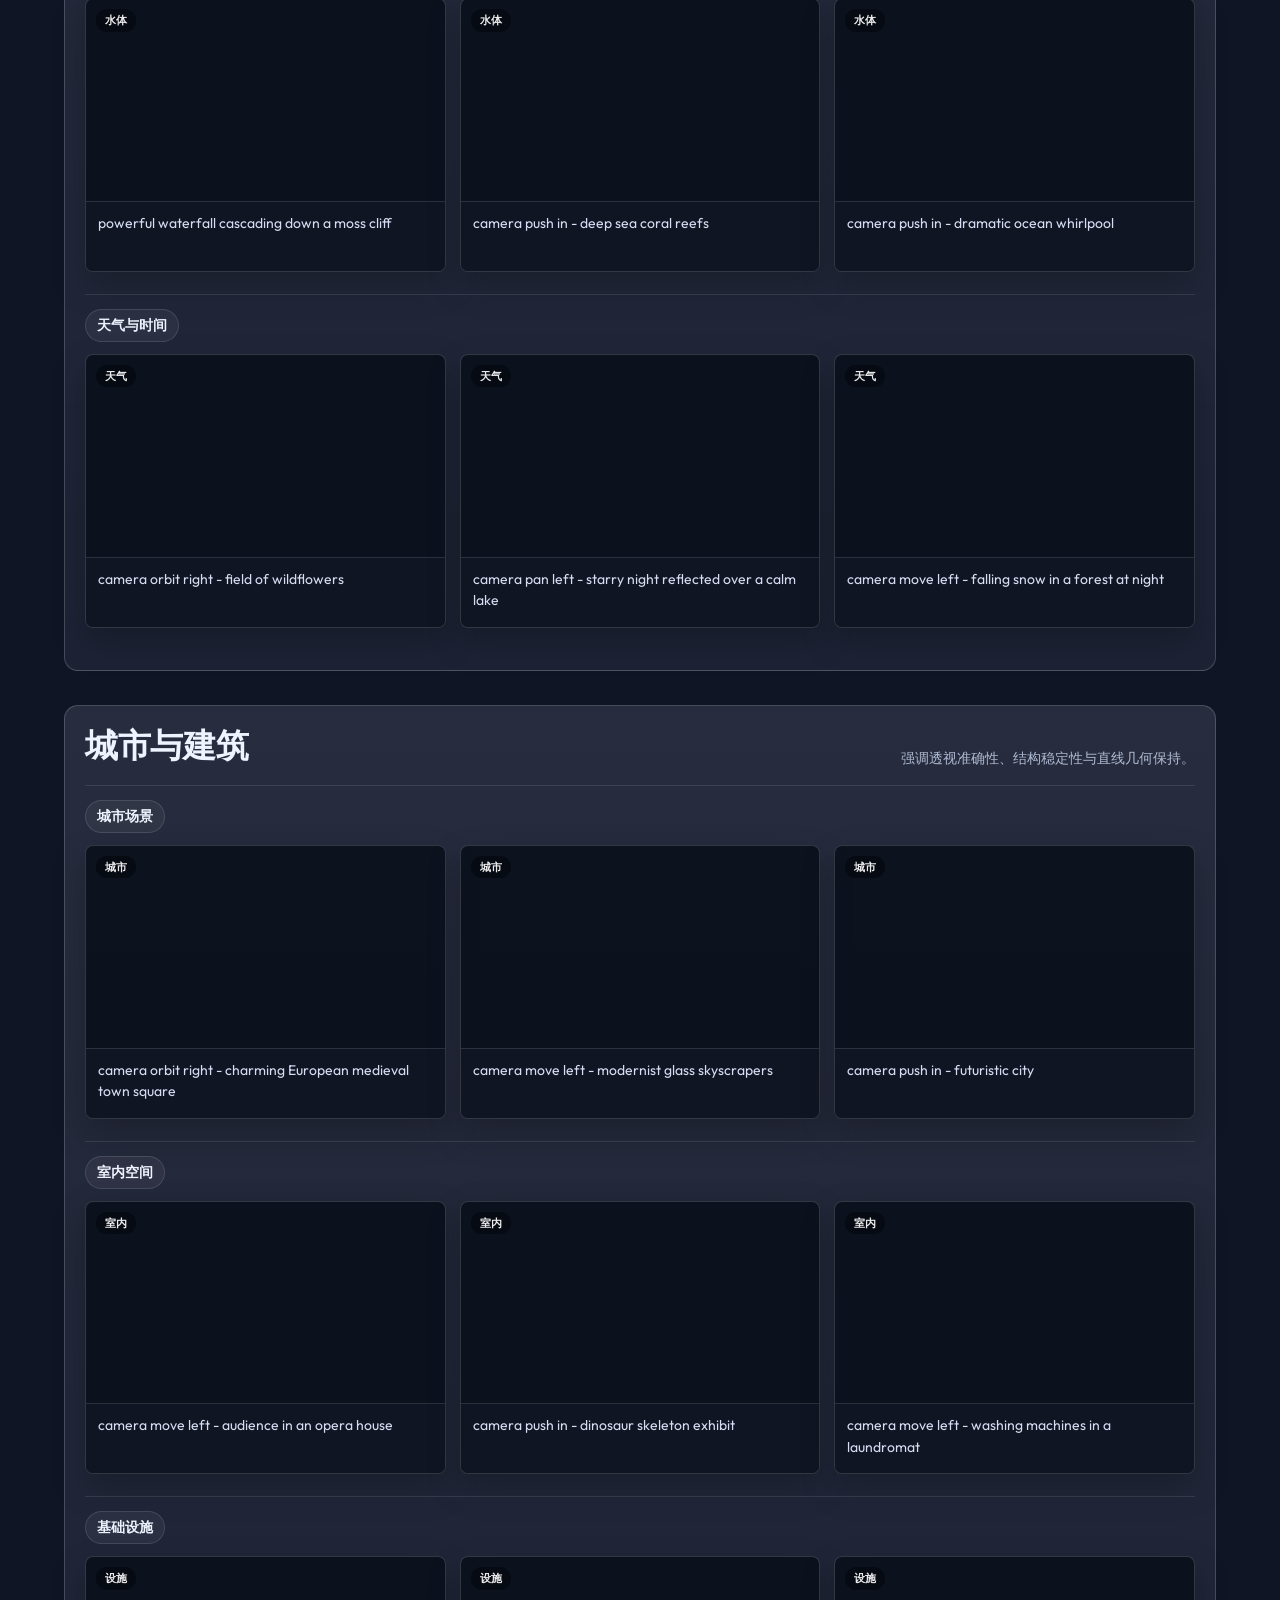
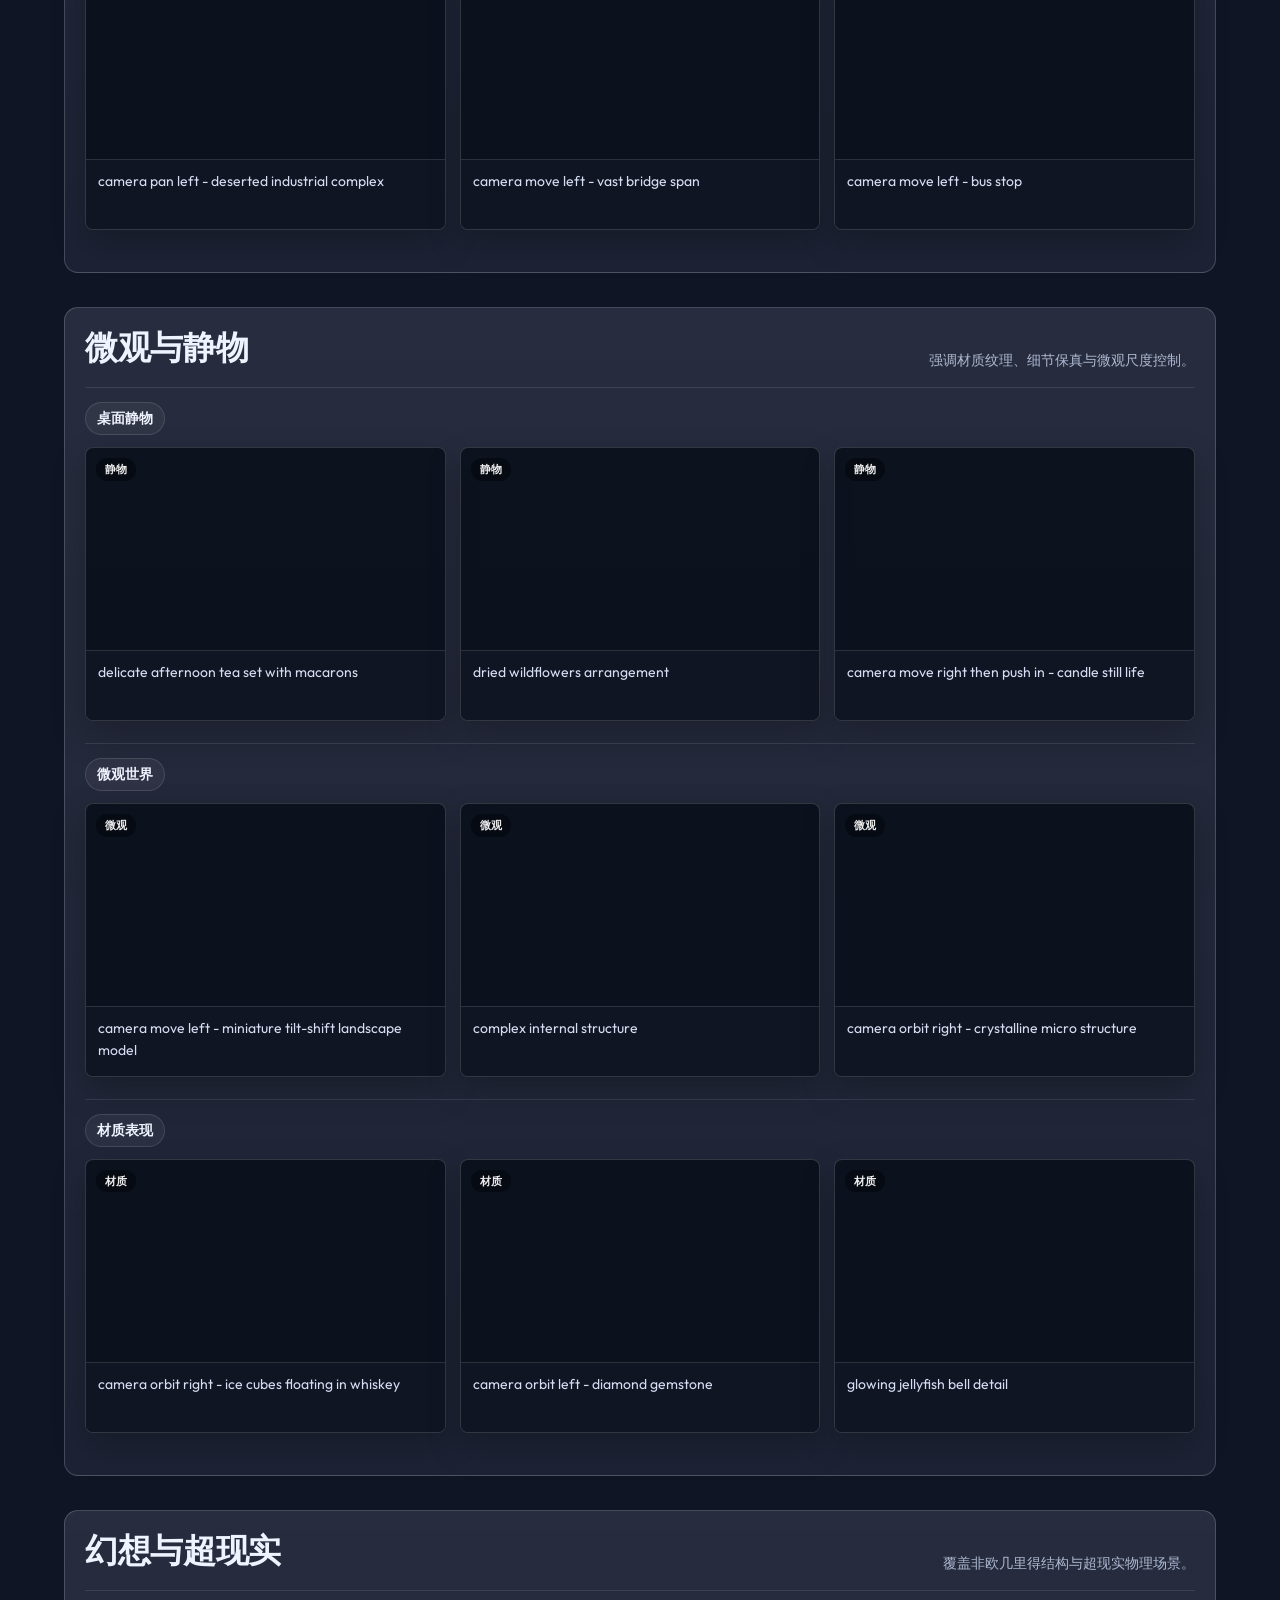
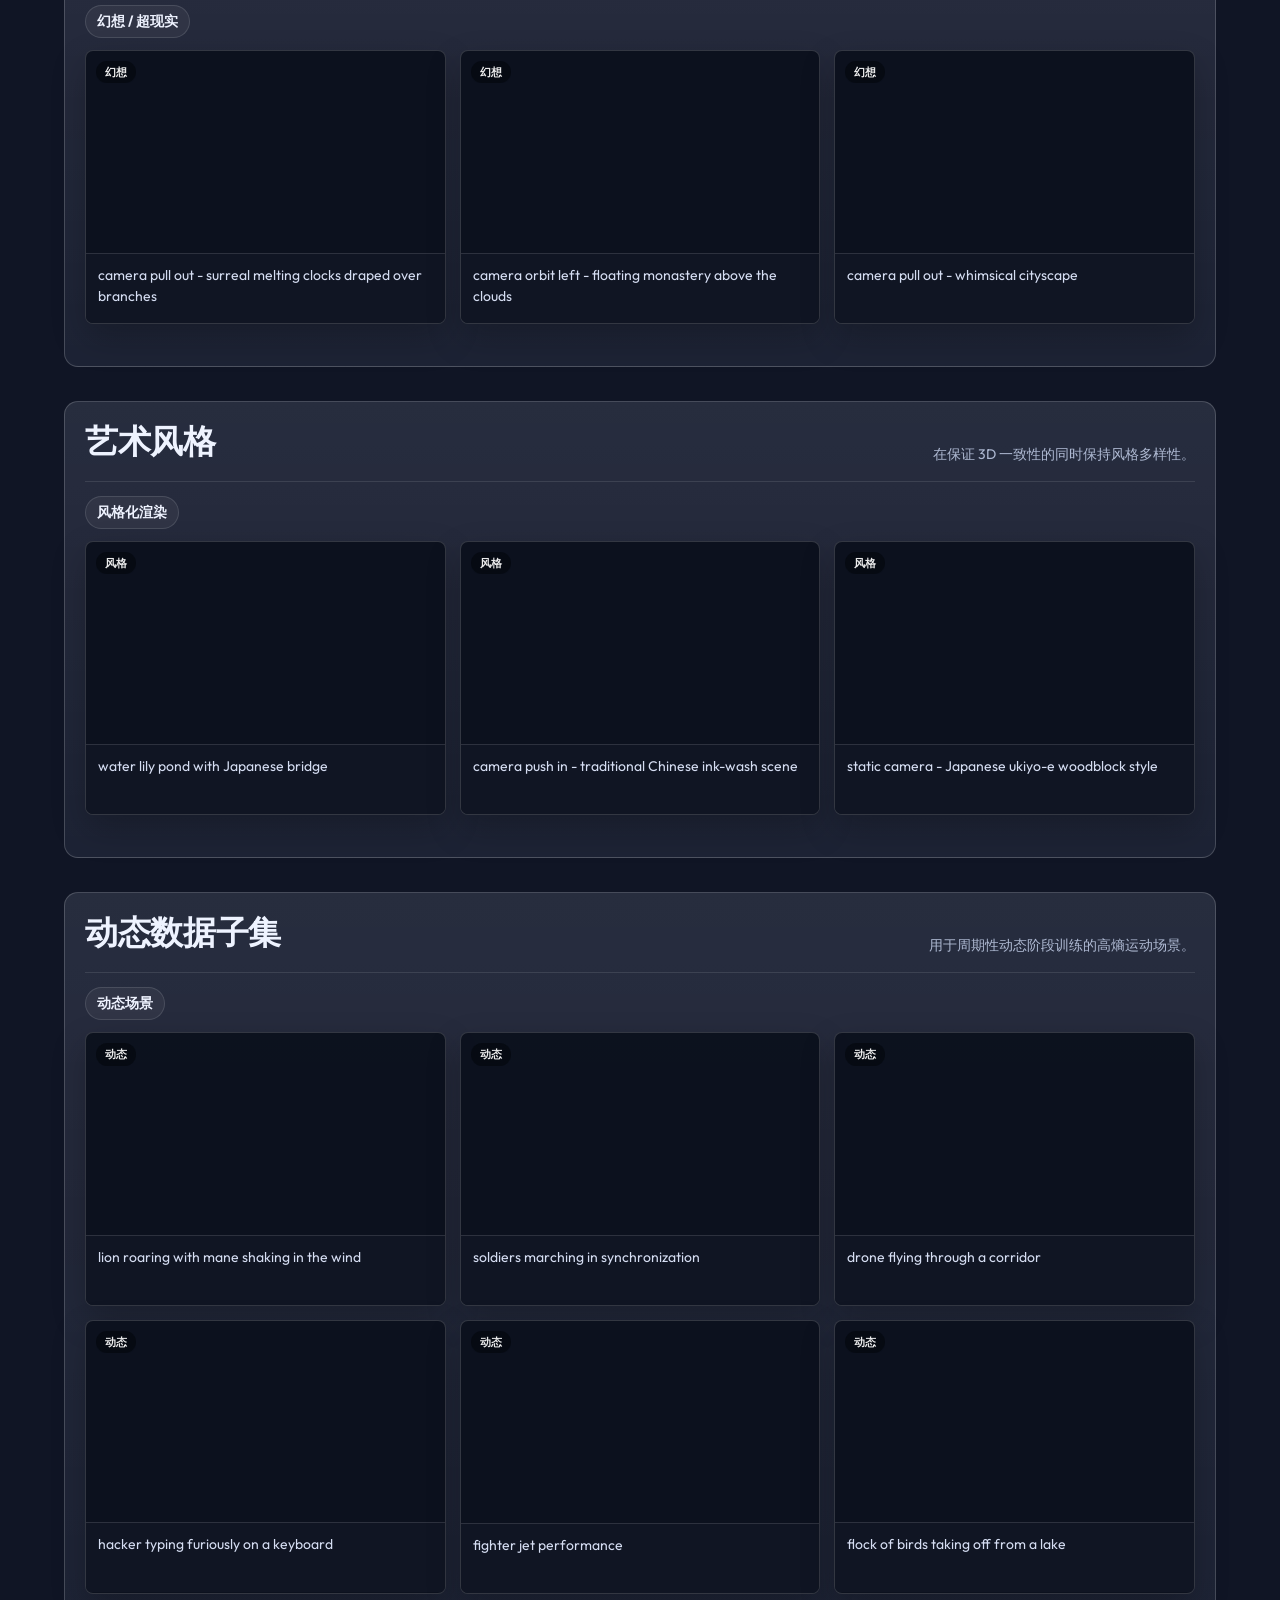
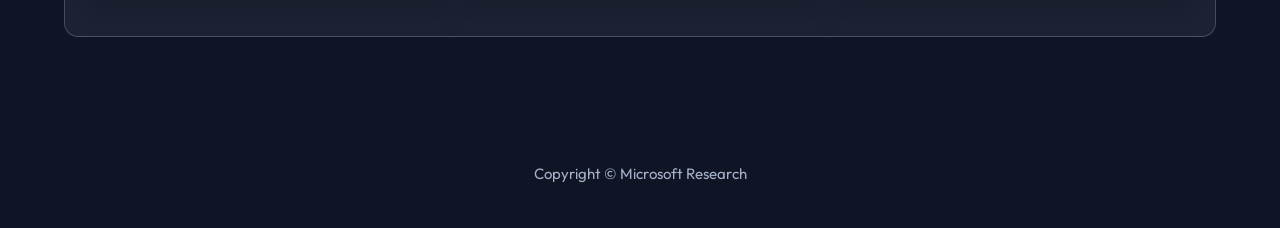
==== commit 8caf5d54: "Update index.html" ====
--- a/zh-CN/index.html
+++ b/zh-CN/index.html
@@ -40,7 +40,7 @@
       <h1 class="hero-project">World-R1</h1>
       <p class="hero-title">强化 3D 约束的文本到视频生成</p>
       <div class="hero-actions">
-        <a class="action primary placeholder-action" href="#" aria-disabled="true">PDF</a>
+        <a class="action primary placeholder-action" href="#" aria-disabled="true">技术报告</a>
         <a class="action ghost" href="video.html">宣传视频</a>
         <a class="action ghost" href="tech.html">技术细节</a>
         <a class="action ghost" href="https://github.com/microsoft/World-R1" target="_blank" rel="noopener noreferrer">代码</a>
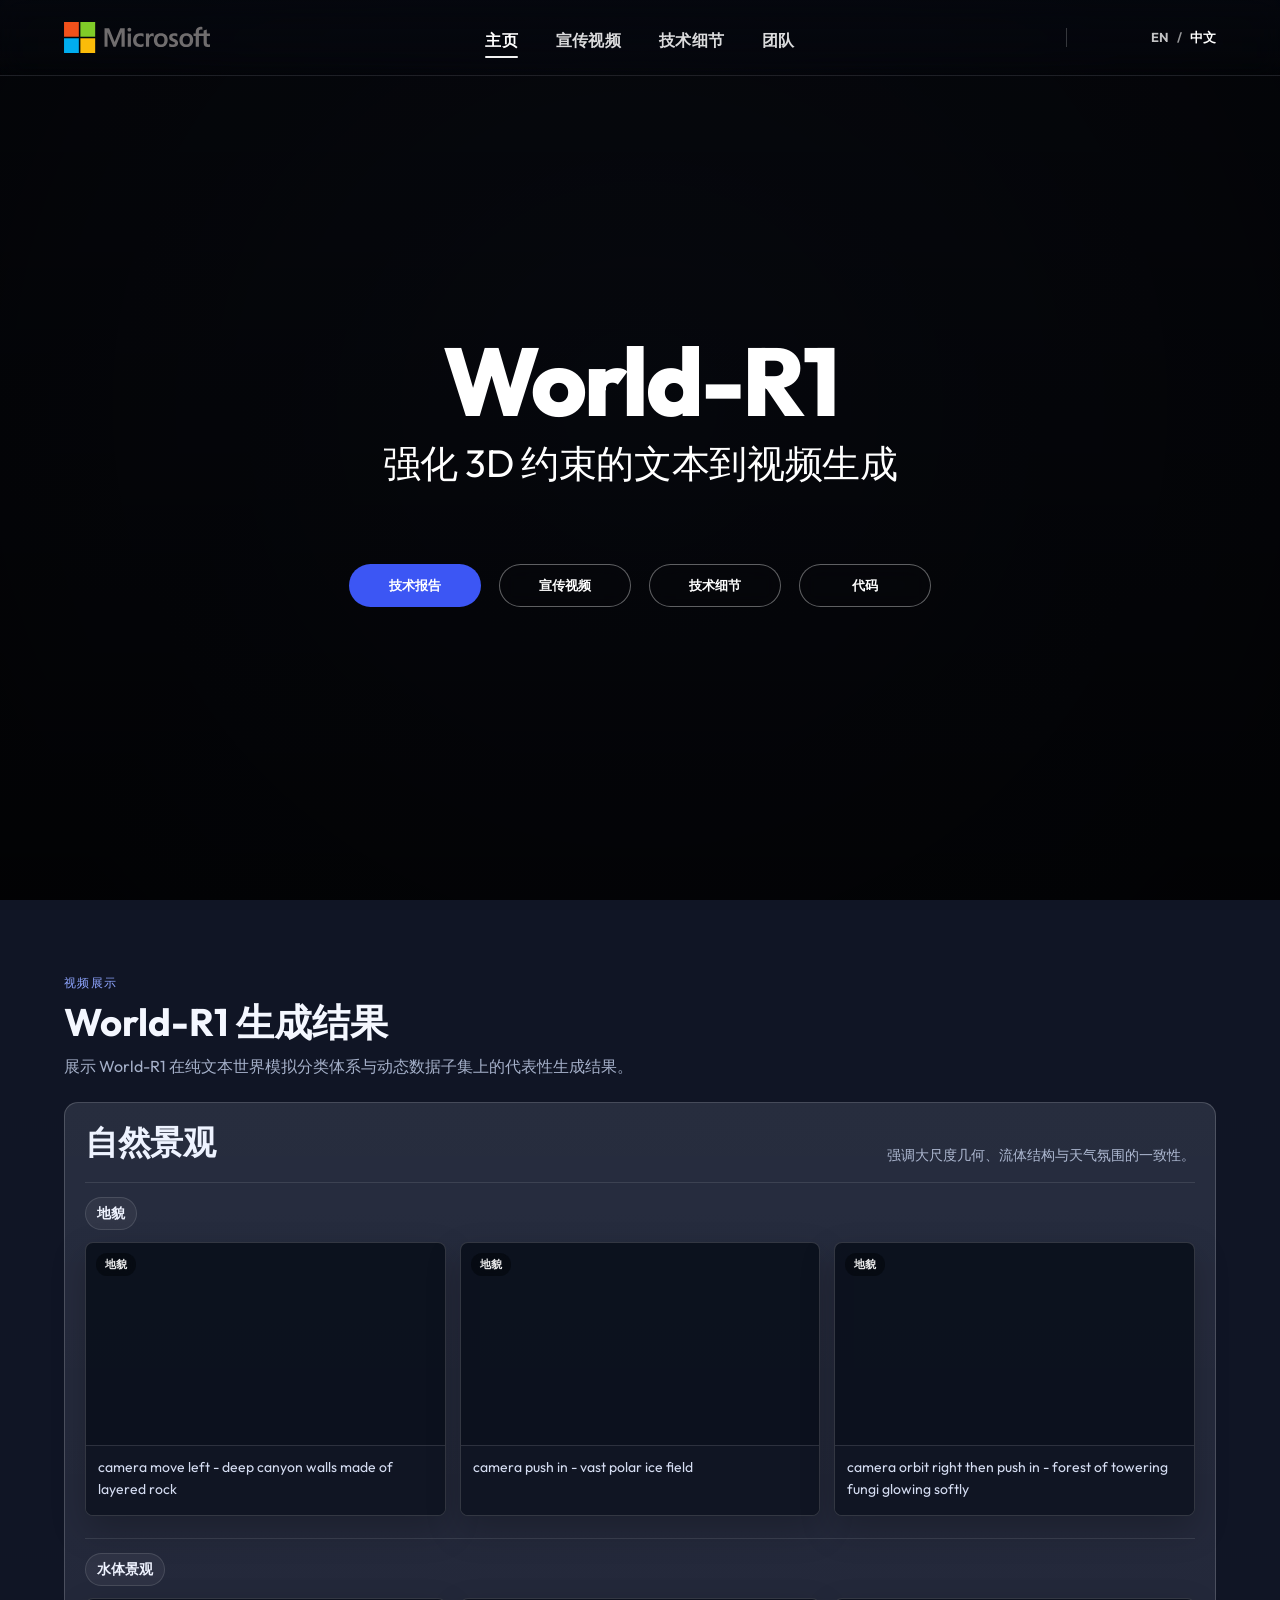
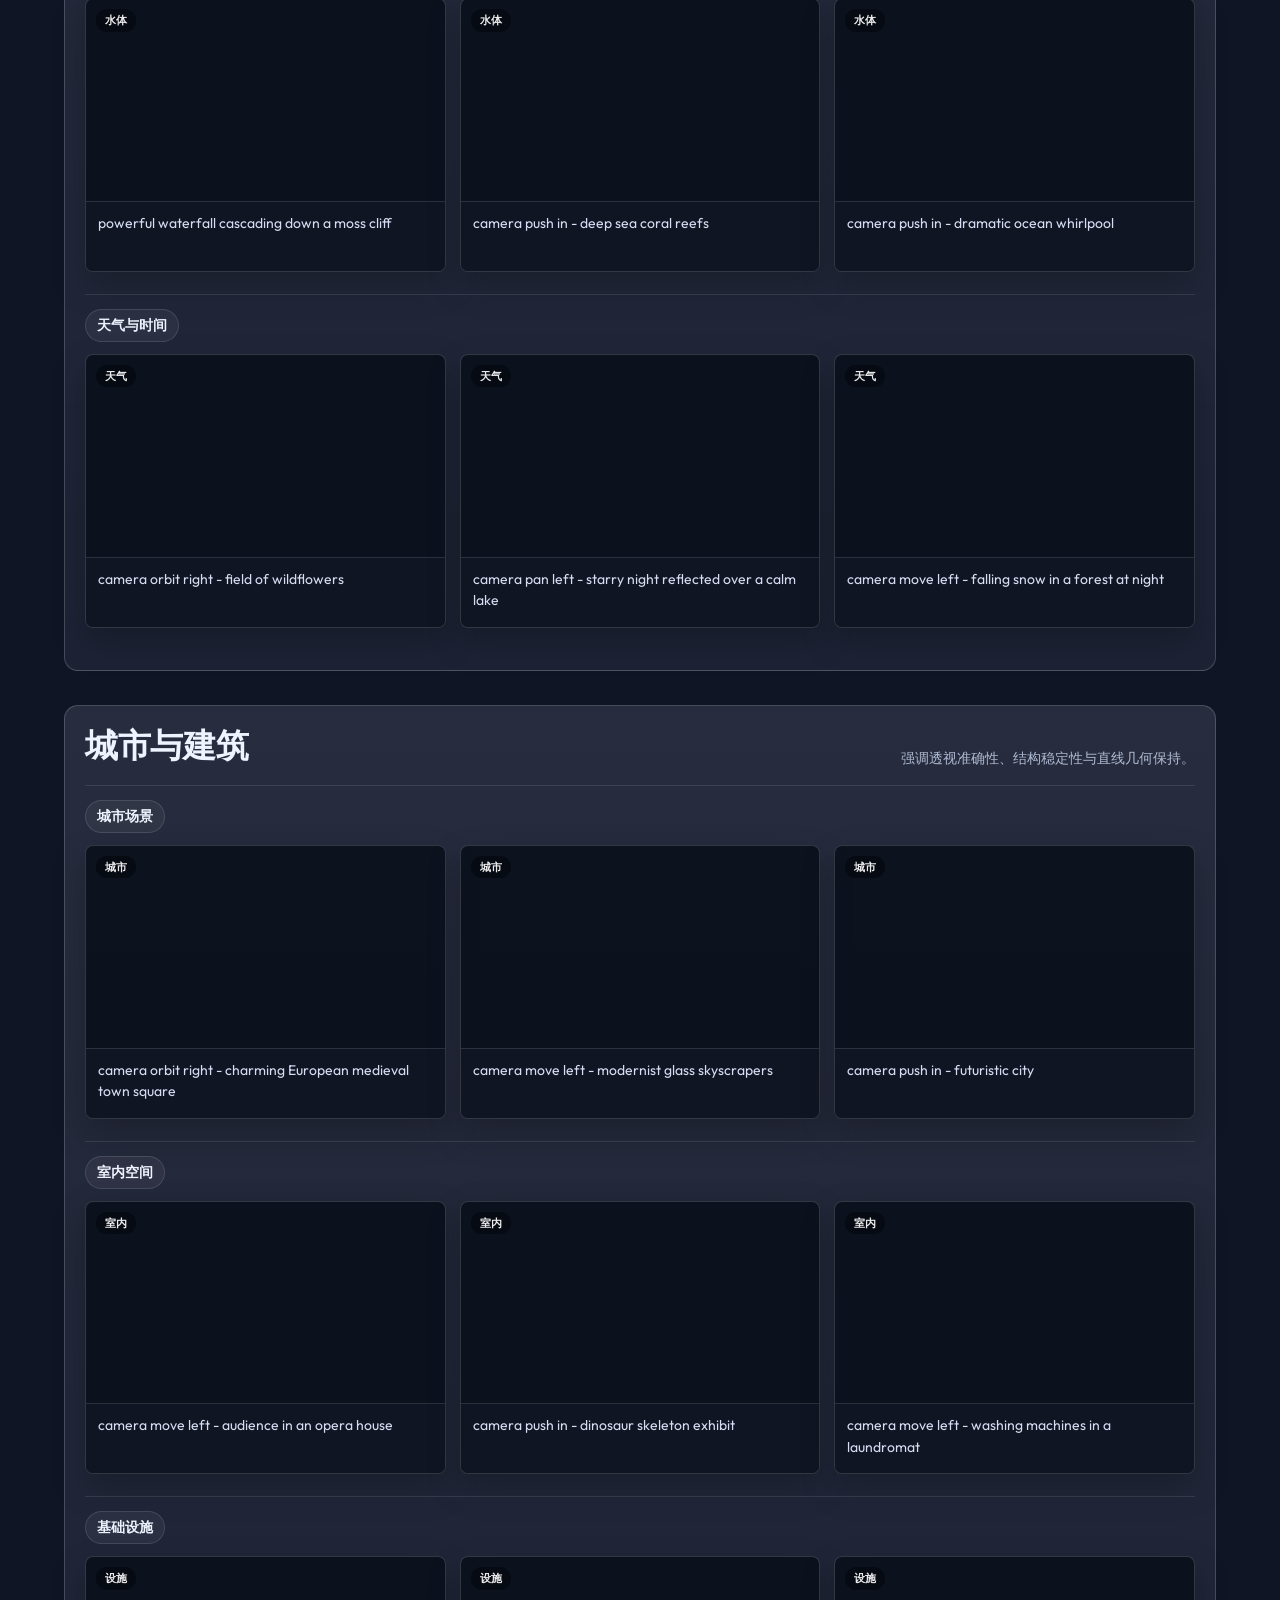
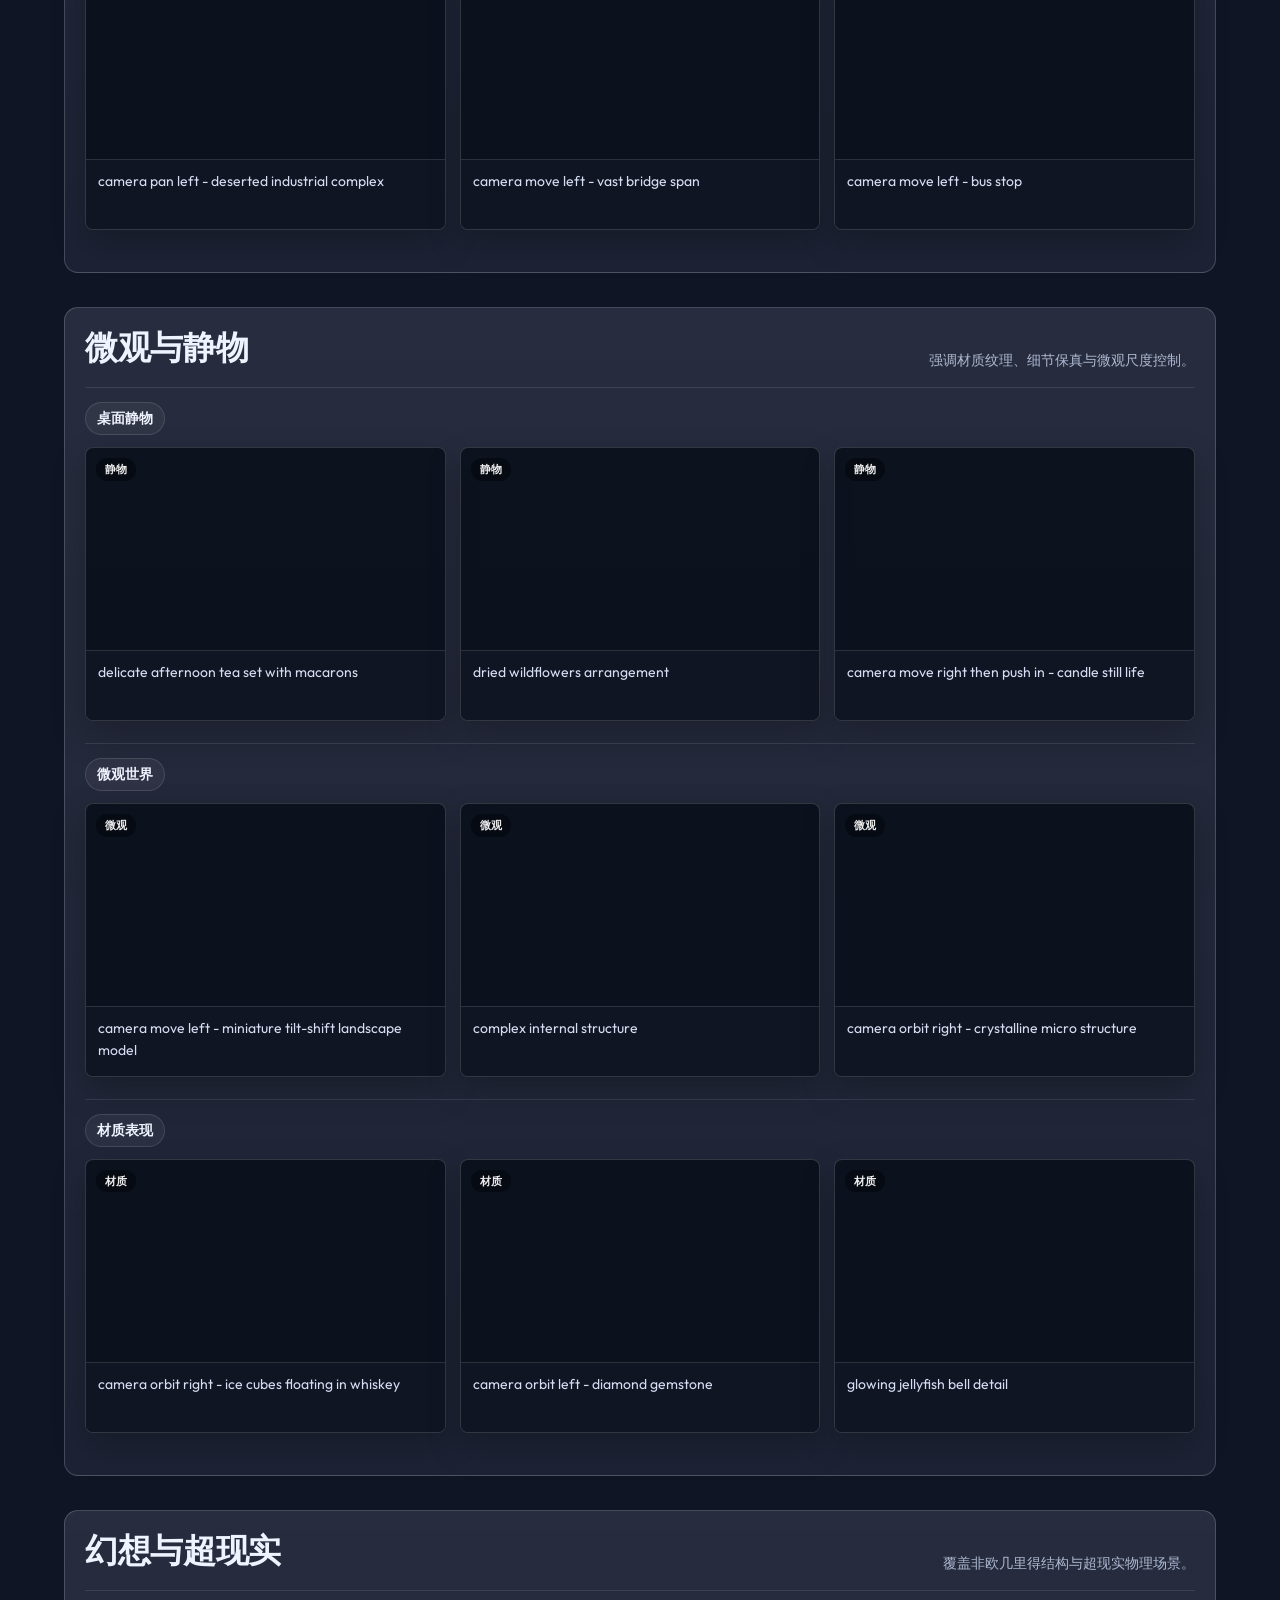
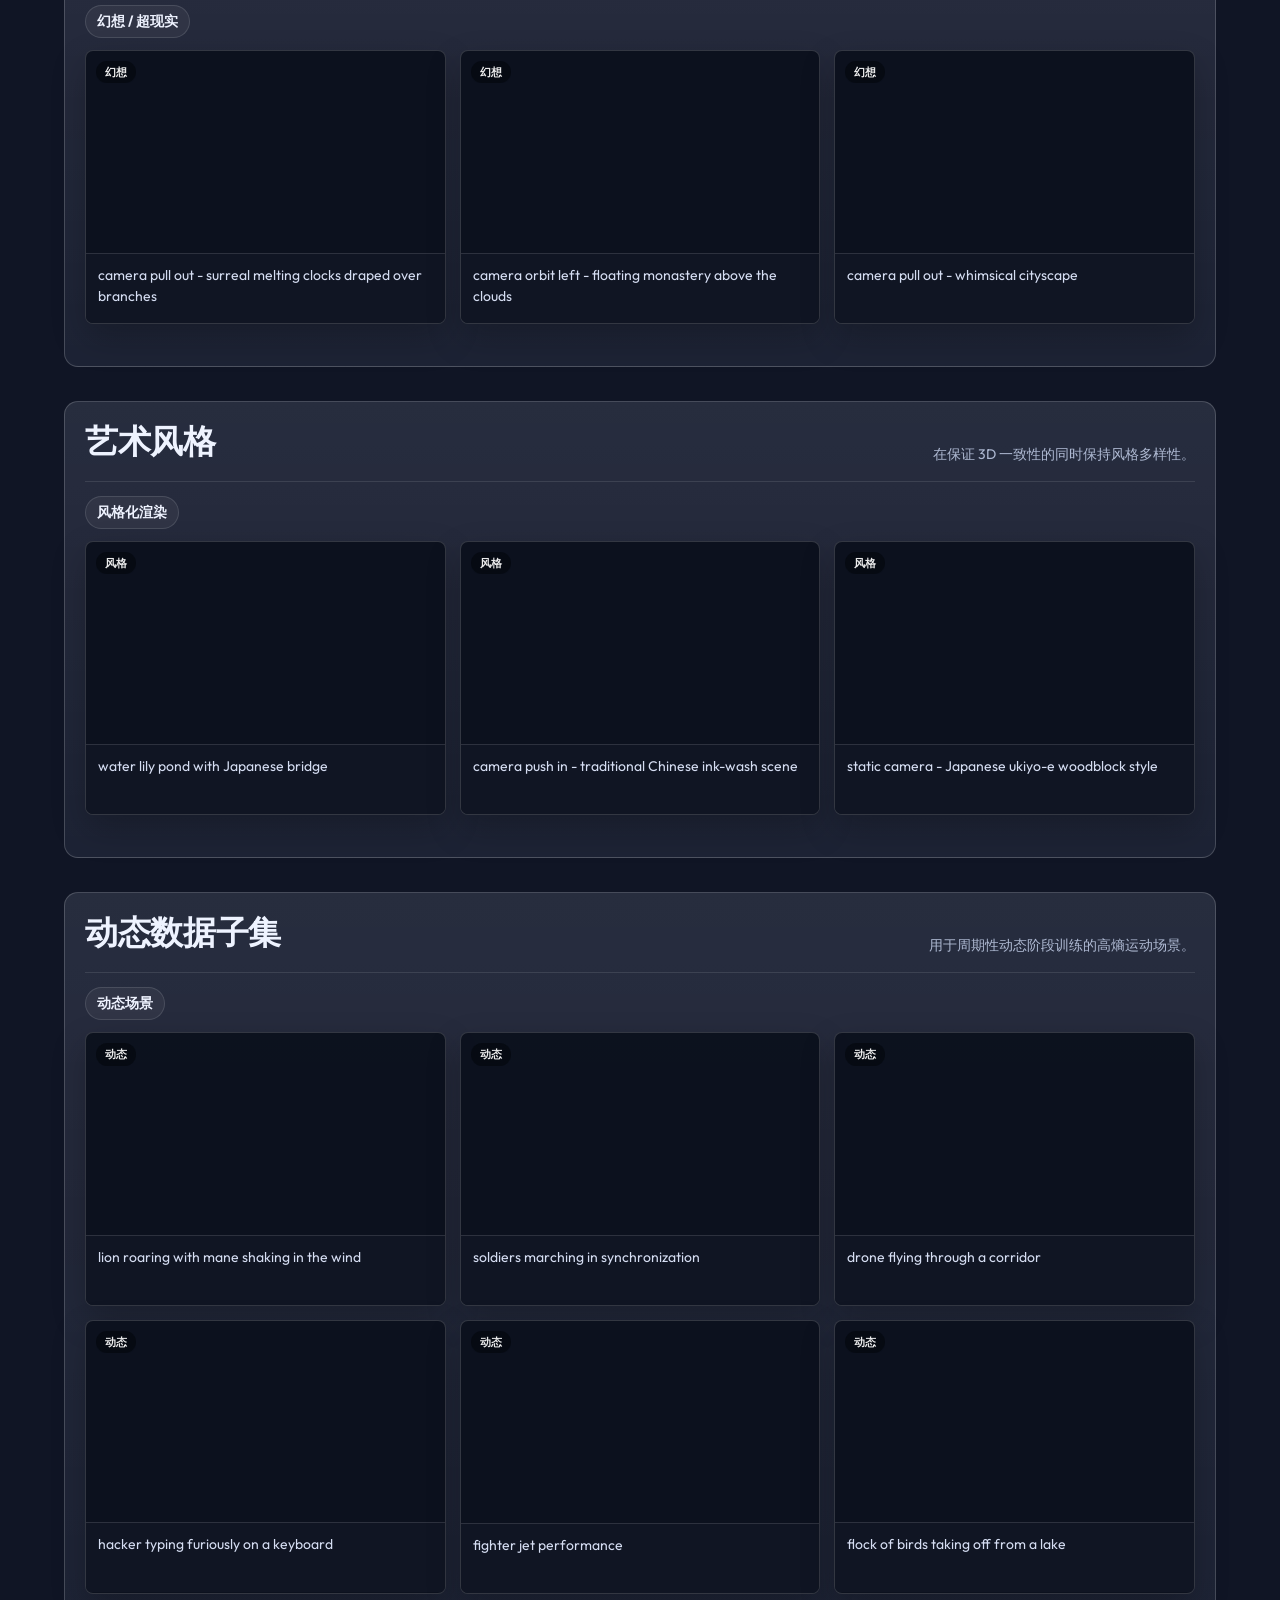
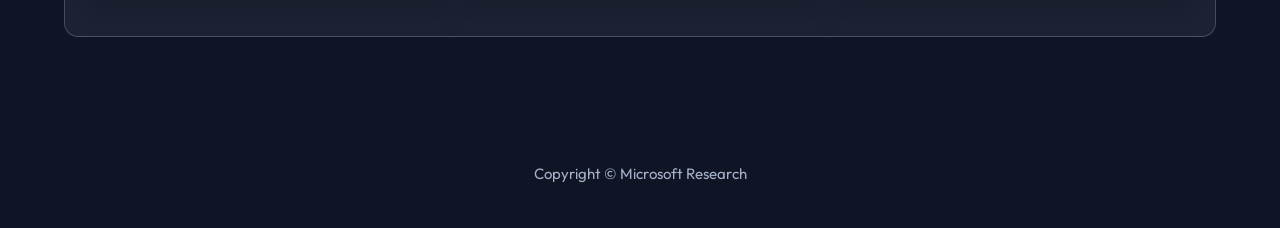
==== commit b2d86747: "Update index.html" ====
--- a/zh-CN/index.html
+++ b/zh-CN/index.html
@@ -40,7 +40,7 @@
       <h1 class="hero-project">World-R1</h1>
       <p class="hero-title">强化 3D 约束的文本到视频生成</p>
       <div class="hero-actions">
-        <a class="action primary placeholder-action" href="#" aria-disabled="true">技术报告</a>
+        <a class="action primary" href="https://arxiv.org/abs/2604.24764">技术报告</a>
         <a class="action ghost" href="video.html">宣传视频</a>
         <a class="action ghost" href="tech.html">技术细节</a>
         <a class="action ghost" href="https://github.com/microsoft/World-R1" target="_blank" rel="noopener noreferrer">代码</a>
--- a/styles.css
+++ b/styles.css
@@ -624,7 +624,6 @@
 }
 
 .promo-video-stage {
-  --promo-frame-crop: 34px;
   position: relative;
   width: 100%;
   aspect-ratio: 16 / 9;
@@ -637,19 +636,12 @@
   box-shadow: 0 28px 80px rgba(0, 0, 0, 0.42);
 }
 
-.promo-video-stage:hover,
-.promo-video-stage:focus-within {
-  --promo-frame-crop: 0px;
-}
-
 .promo-video-frame {
   position: absolute;
-  top: calc(var(--promo-frame-crop) * -1);
-  left: 0;
+  inset: 0;
   width: 100%;
-  height: calc(100% + (var(--promo-frame-crop) * 2));
+  height: 100%;
   border: 0;
-  transition: top 0.18s ease, height 0.18s ease;
 }
 
 .video-actions {
@@ -1065,10 +1057,6 @@
 }
 
 @media (max-width: 760px) {
-  .promo-video-stage {
-    --promo-frame-crop: 0px;
-  }
-
   .hero-nav {
     height: 60px;
     padding: 0 12px;
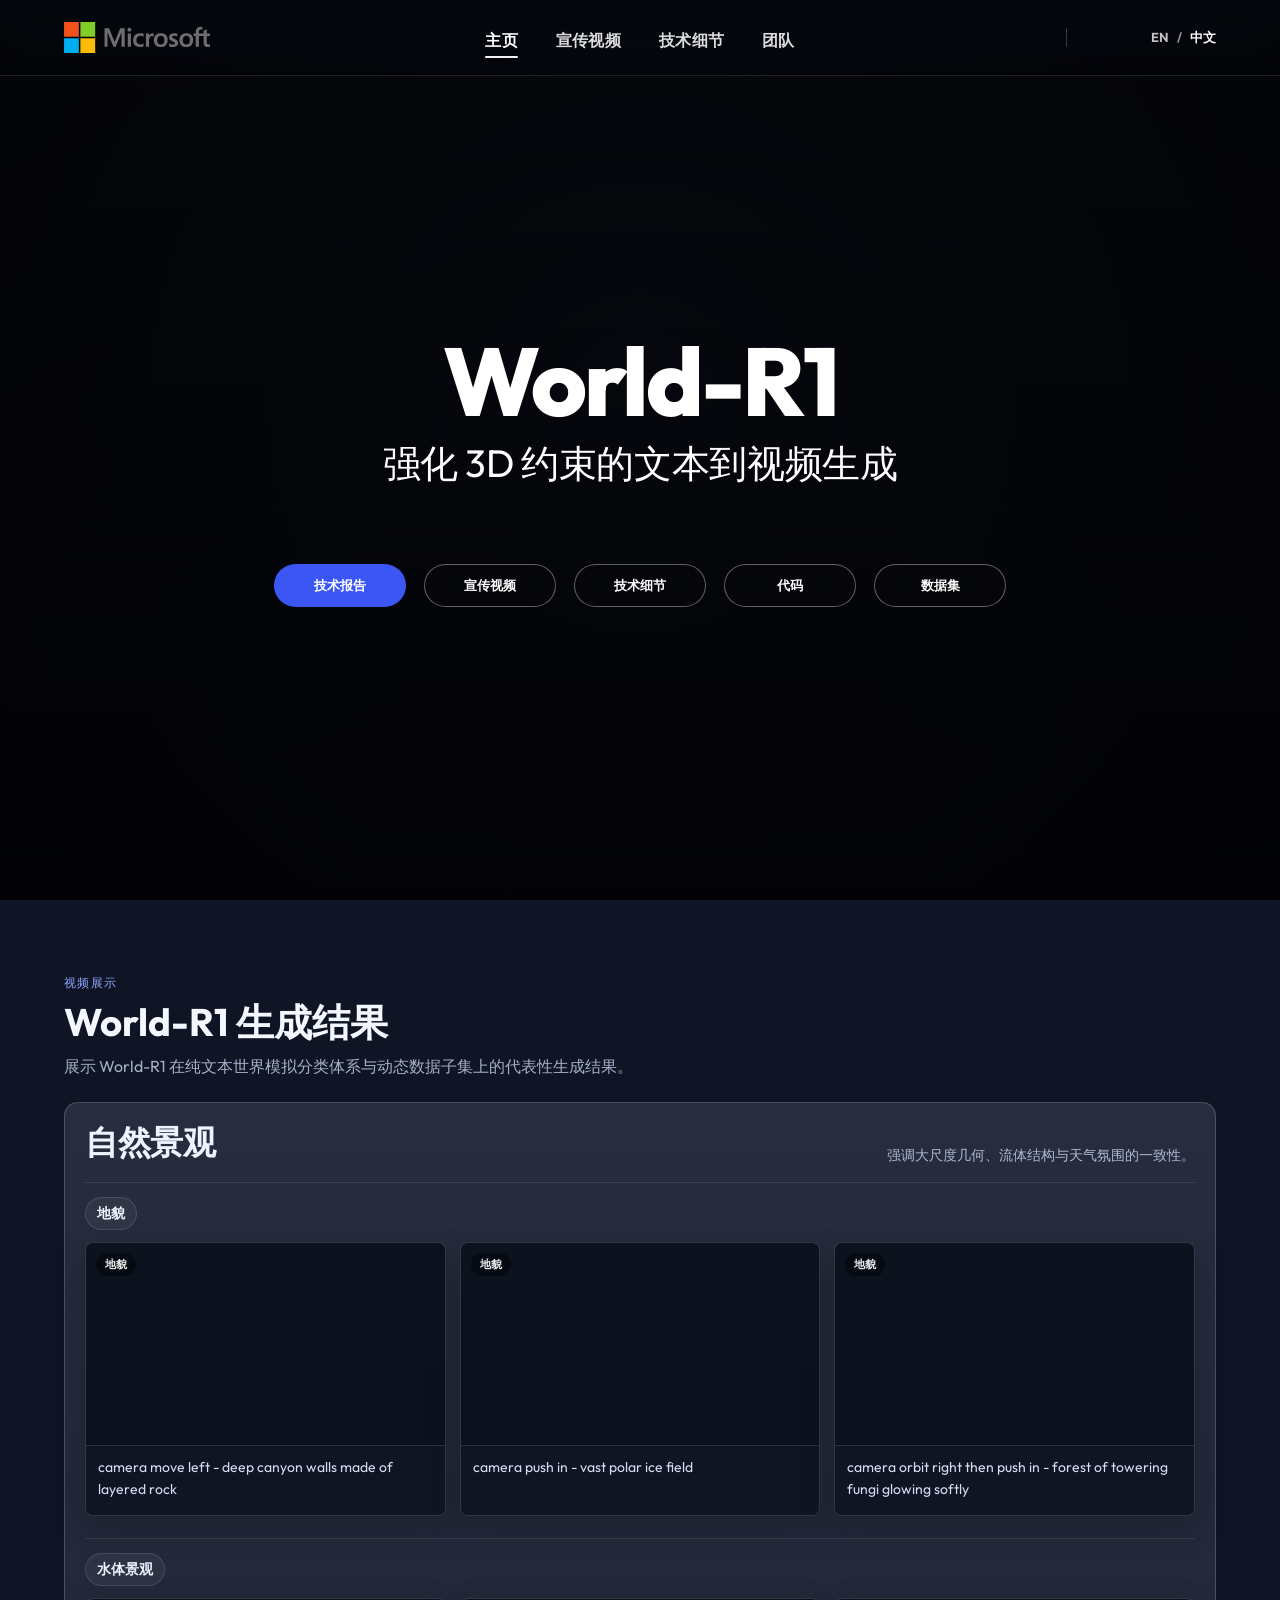
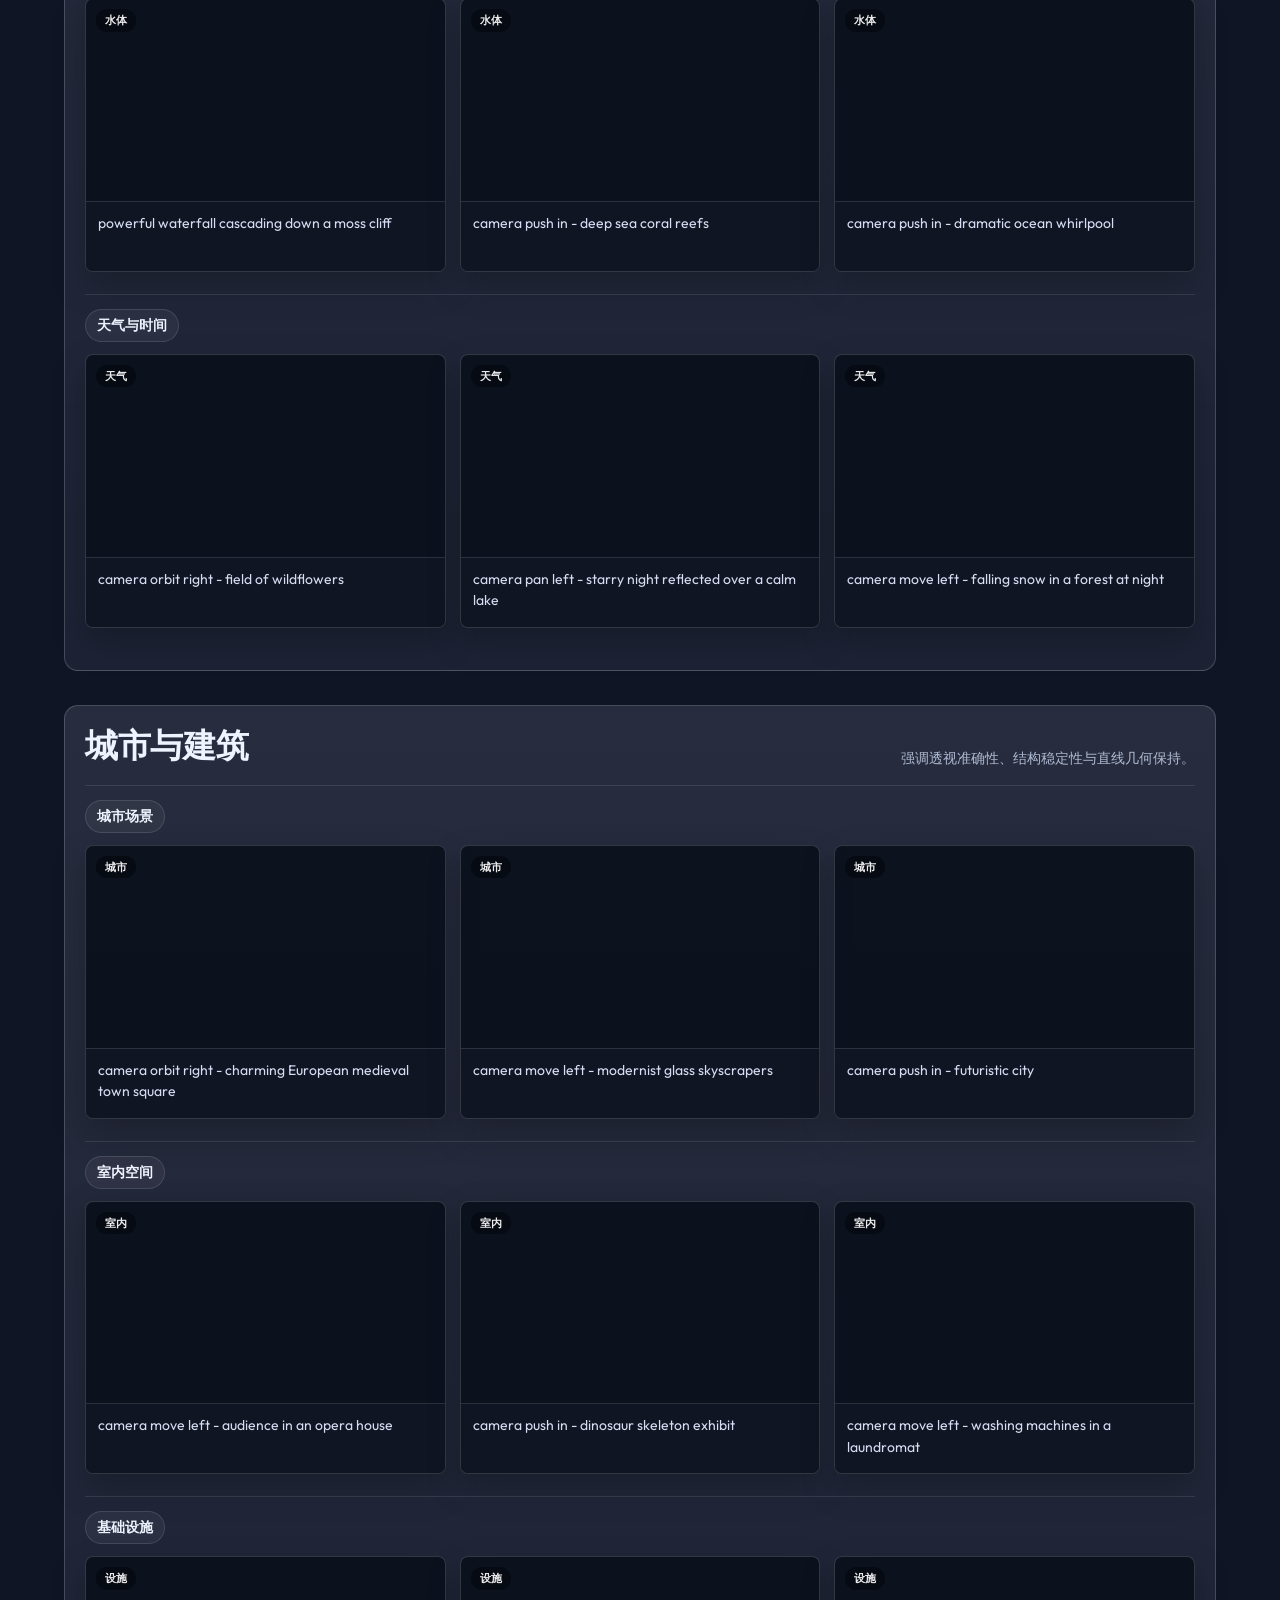
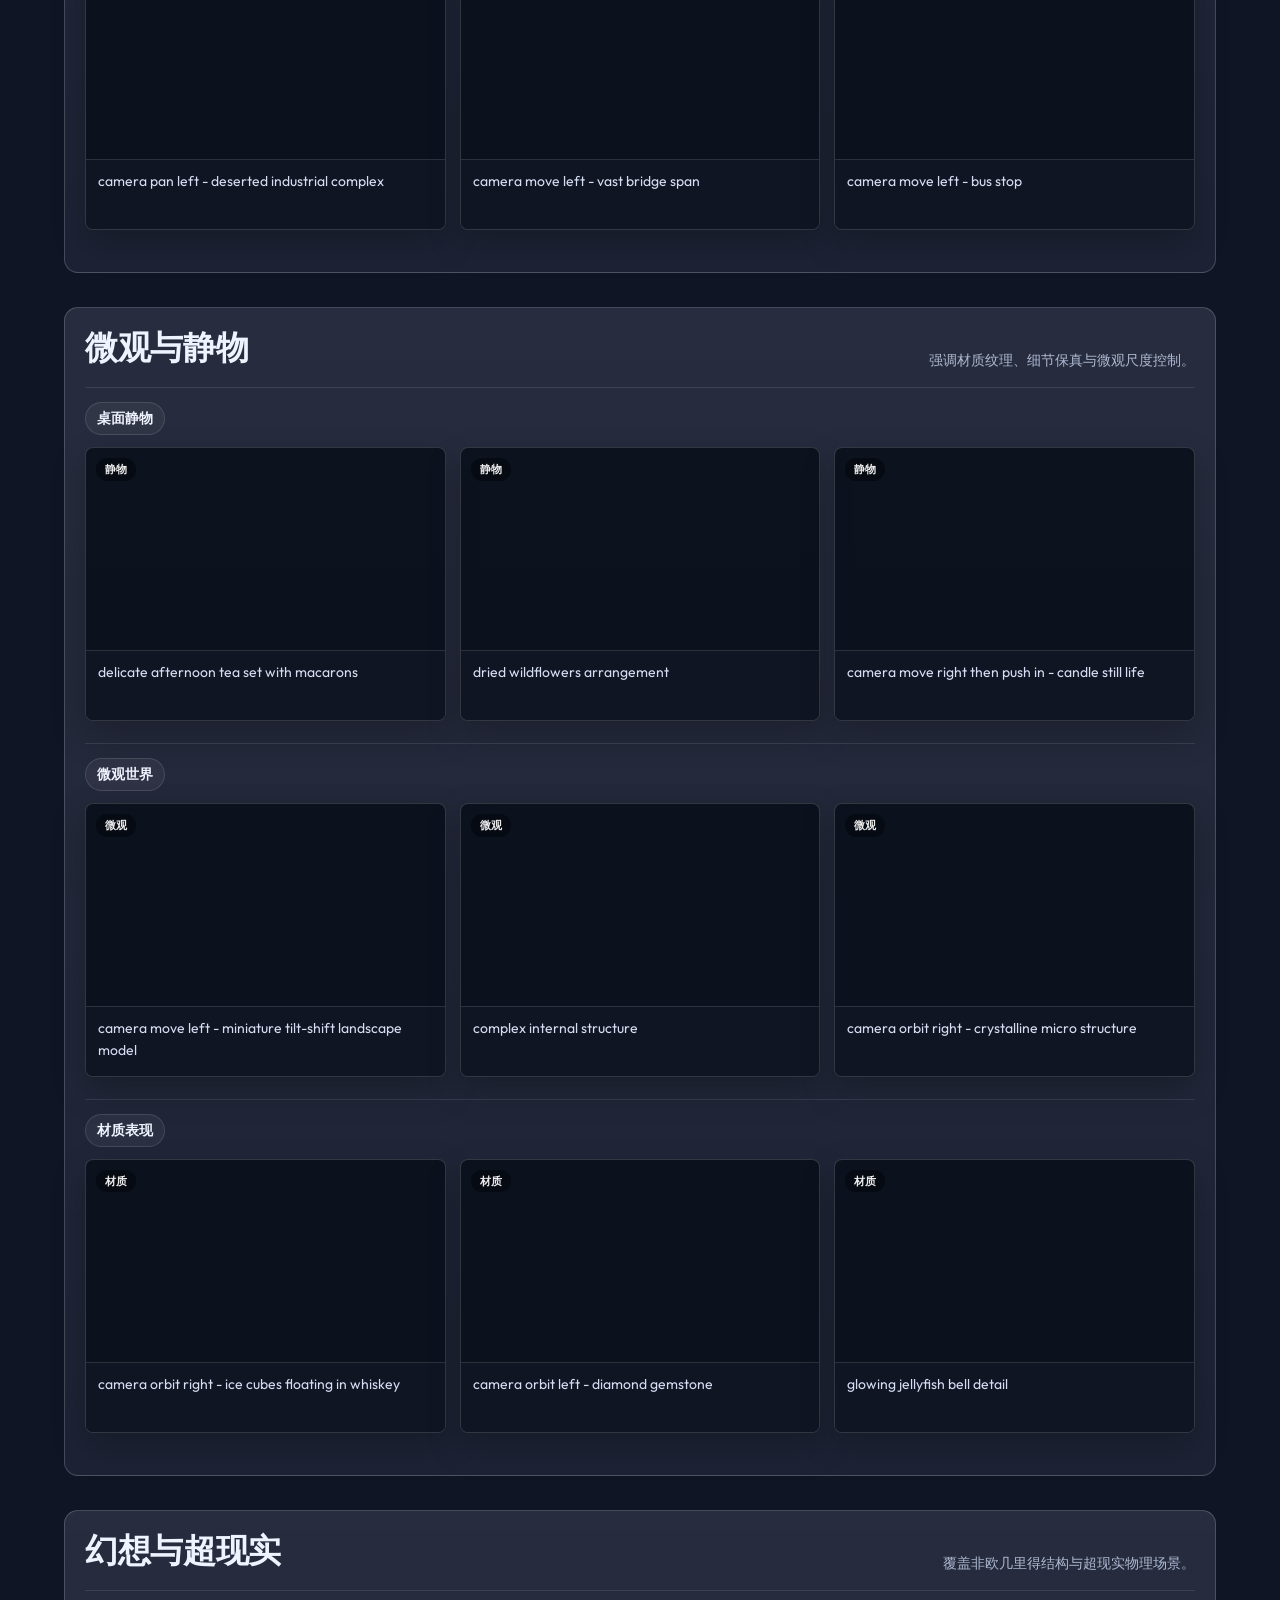
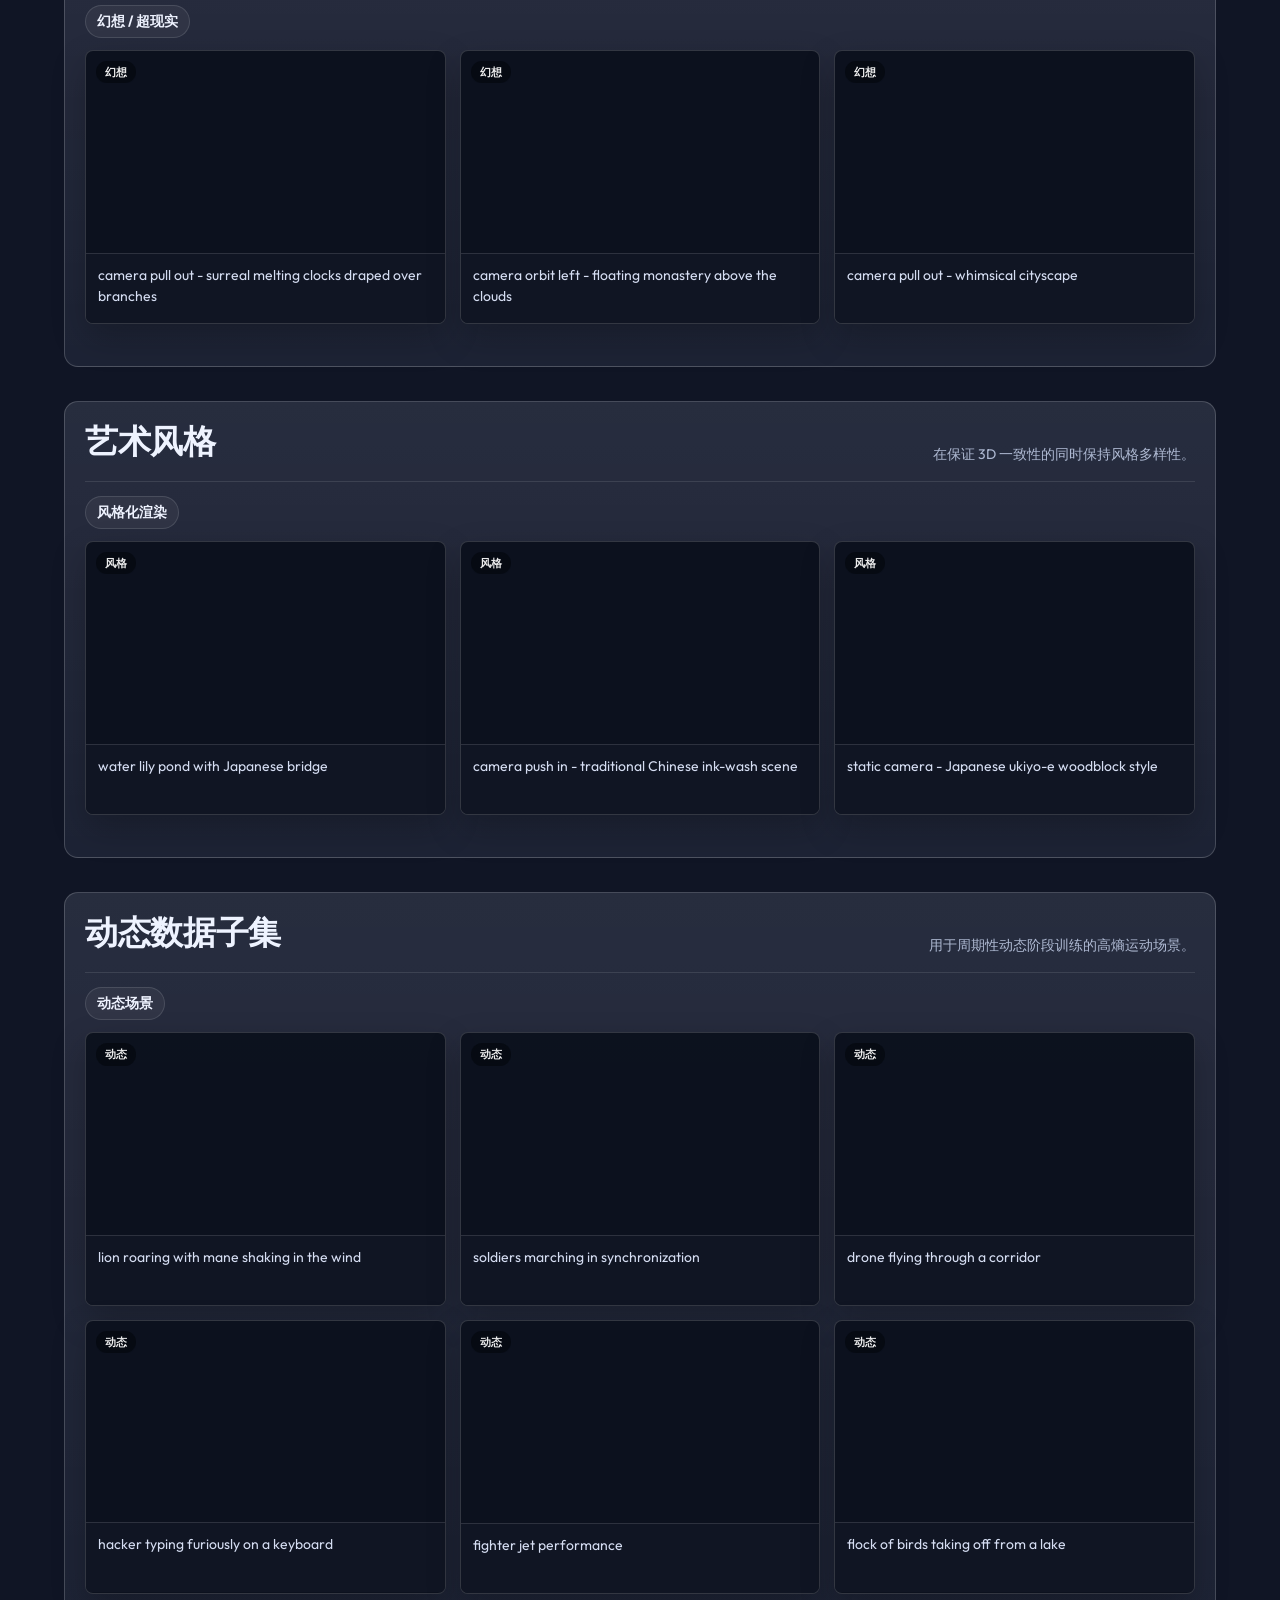
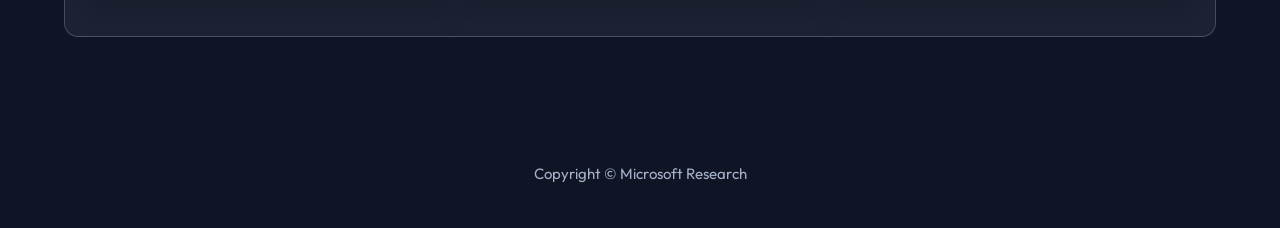
==== commit 18dd508f: "Update index.html" ====
--- a/zh-CN/index.html
+++ b/zh-CN/index.html
@@ -23,7 +23,7 @@
       <a href="team.html">团队</a>
     </nav>
     <div class="locale-switch">
-      <a href="../index.html">EN</a>
+      <a href="https://aka.ms/world-r1">EN</a>
       <span>/</span>
       <a class="active" href="index.html">中文</a>
     </div>
@@ -44,6 +44,7 @@
         <a class="action ghost" href="video.html">宣传视频</a>
         <a class="action ghost" href="tech.html">技术细节</a>
         <a class="action ghost" href="https://github.com/microsoft/World-R1" target="_blank" rel="noopener noreferrer">代码</a>
+        <a class="action ghost" href="https://huggingface.co/datasets/microsoft/World-R1" target="_blank" rel="noopener noreferrer">数据集</a>
       </div>
     </div>
   </section>
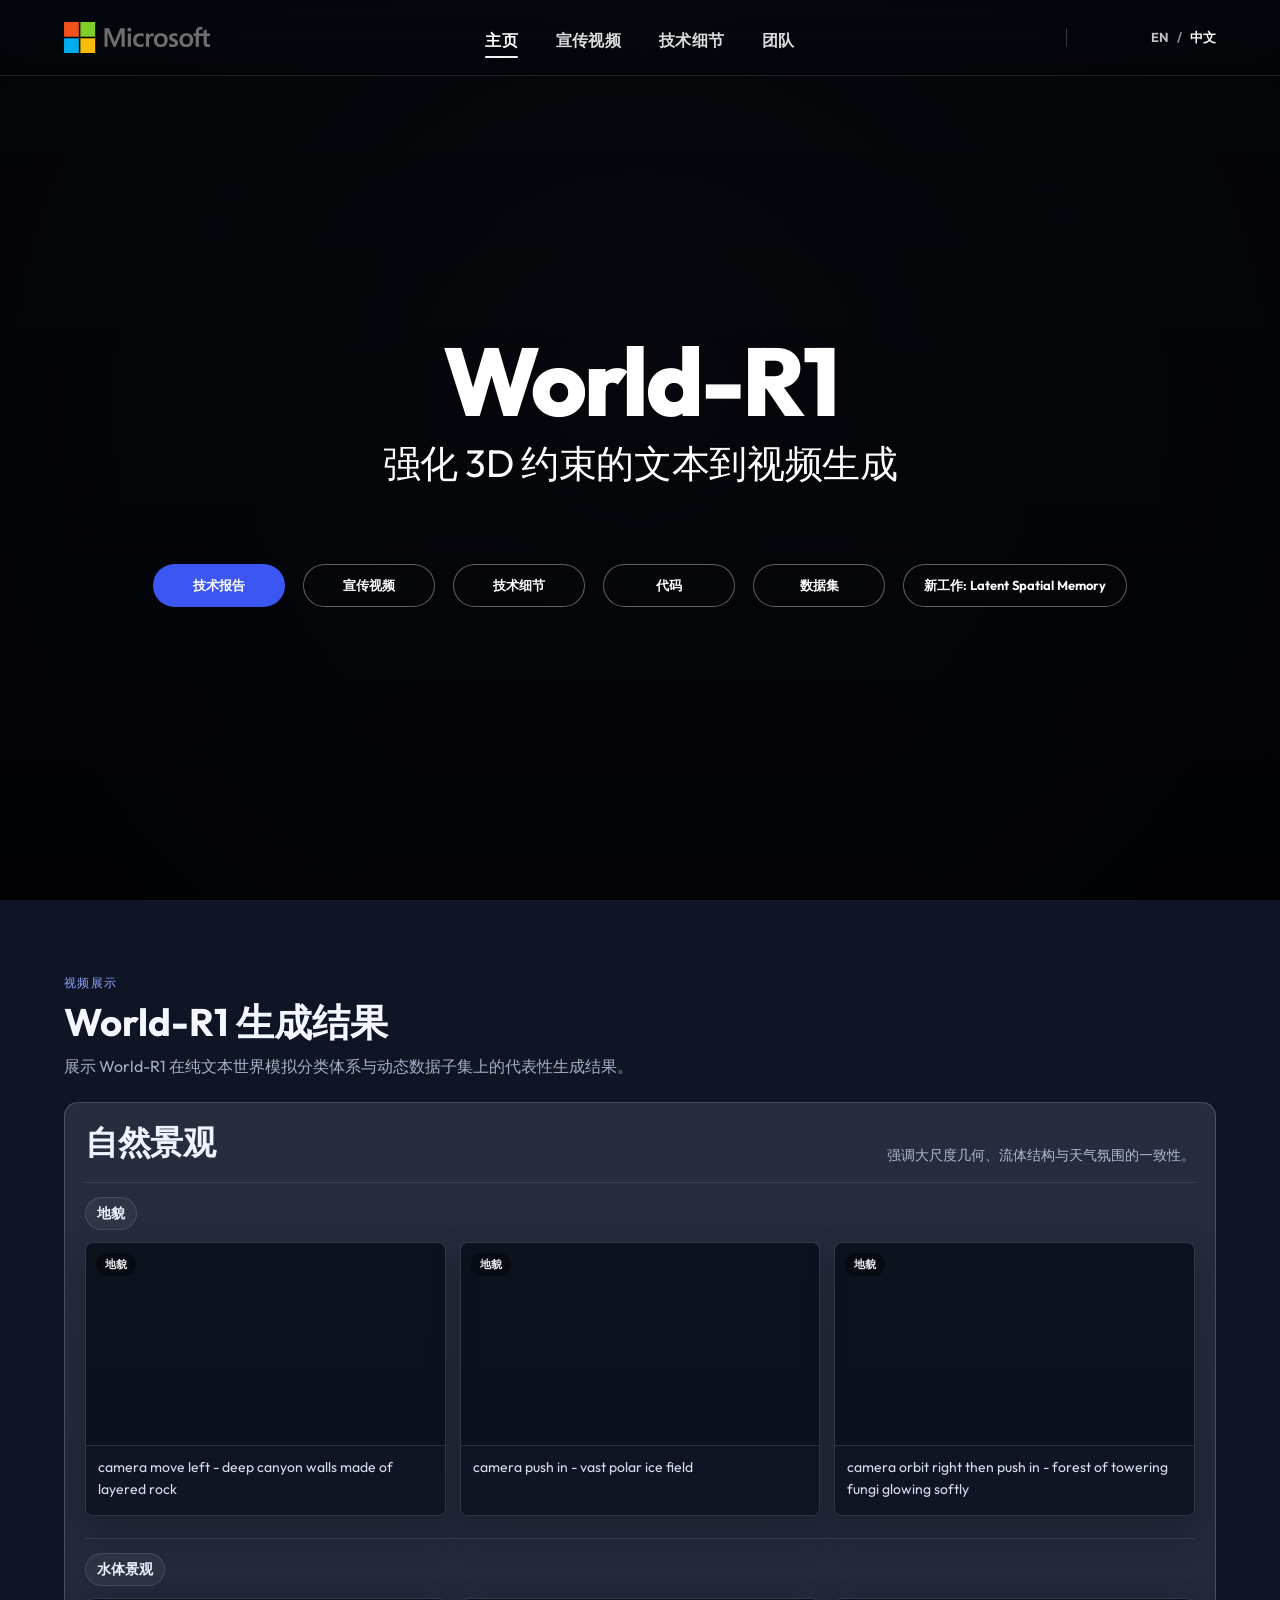
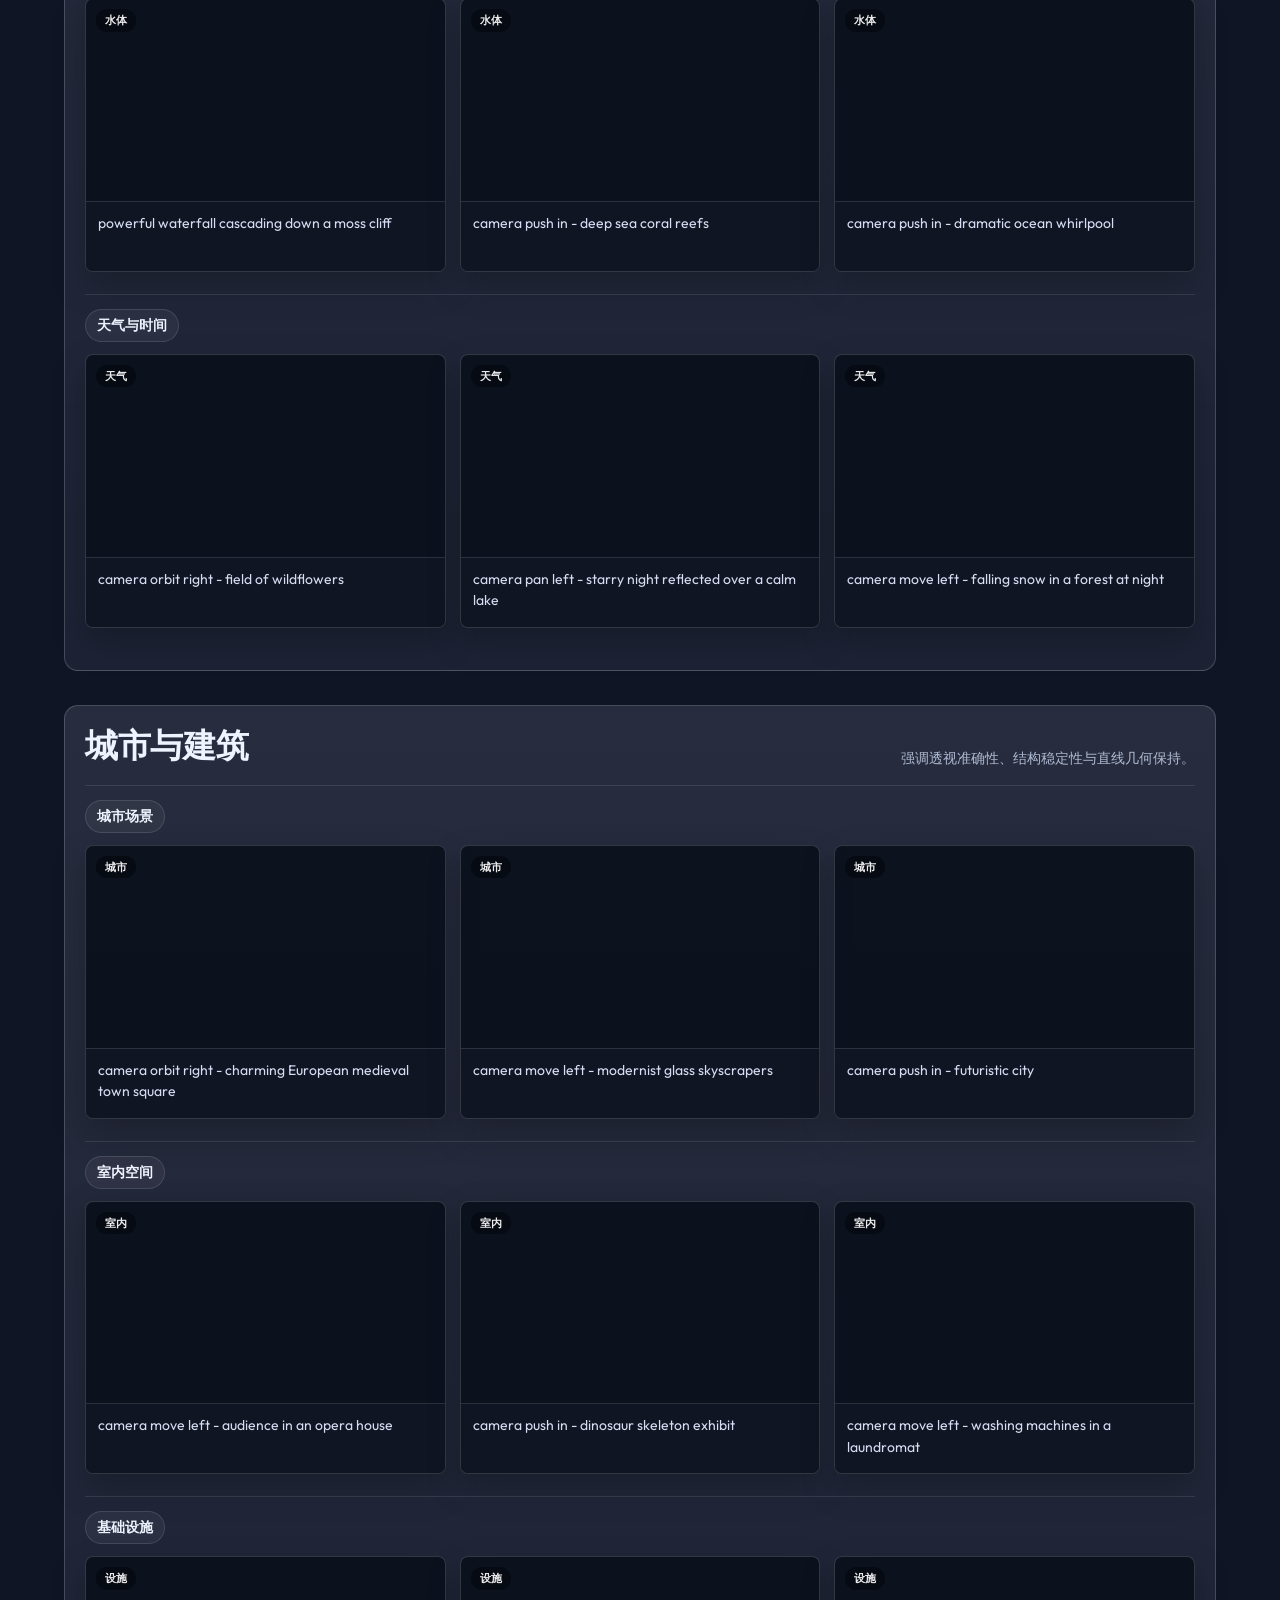
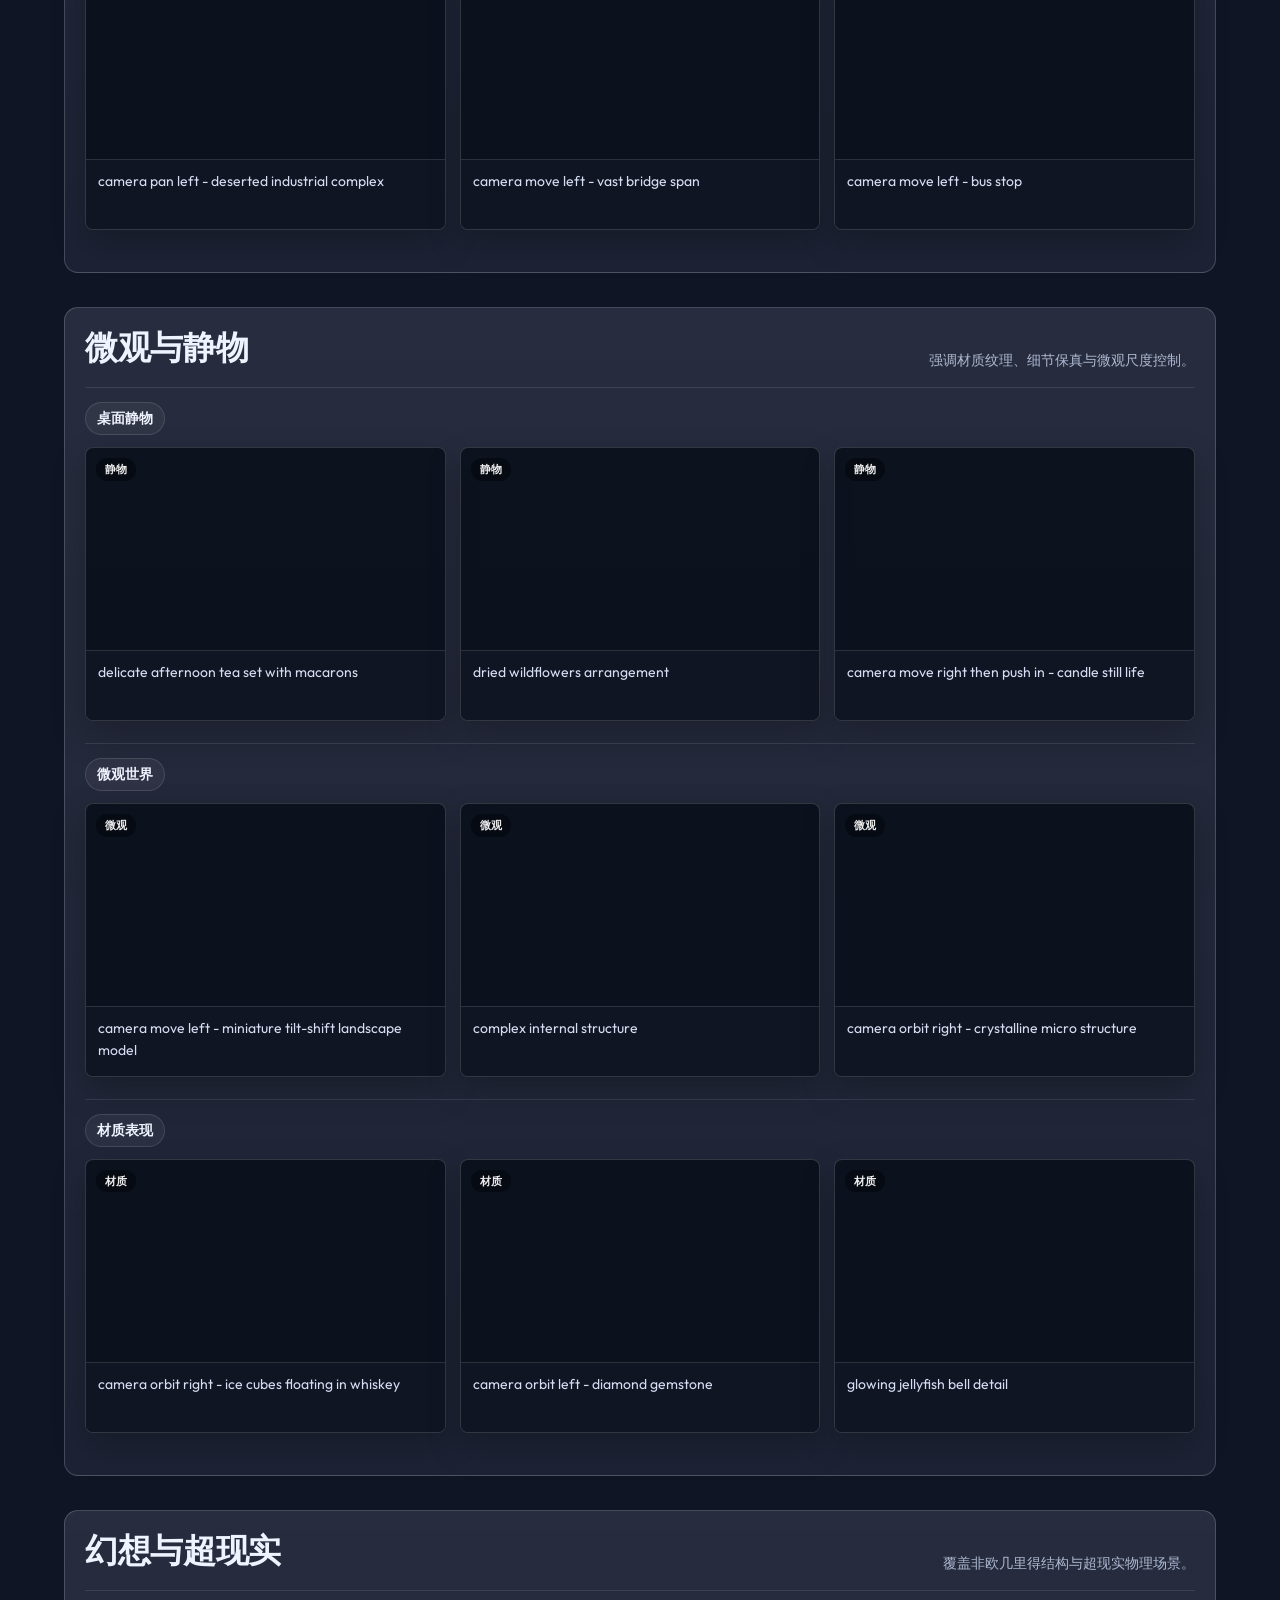
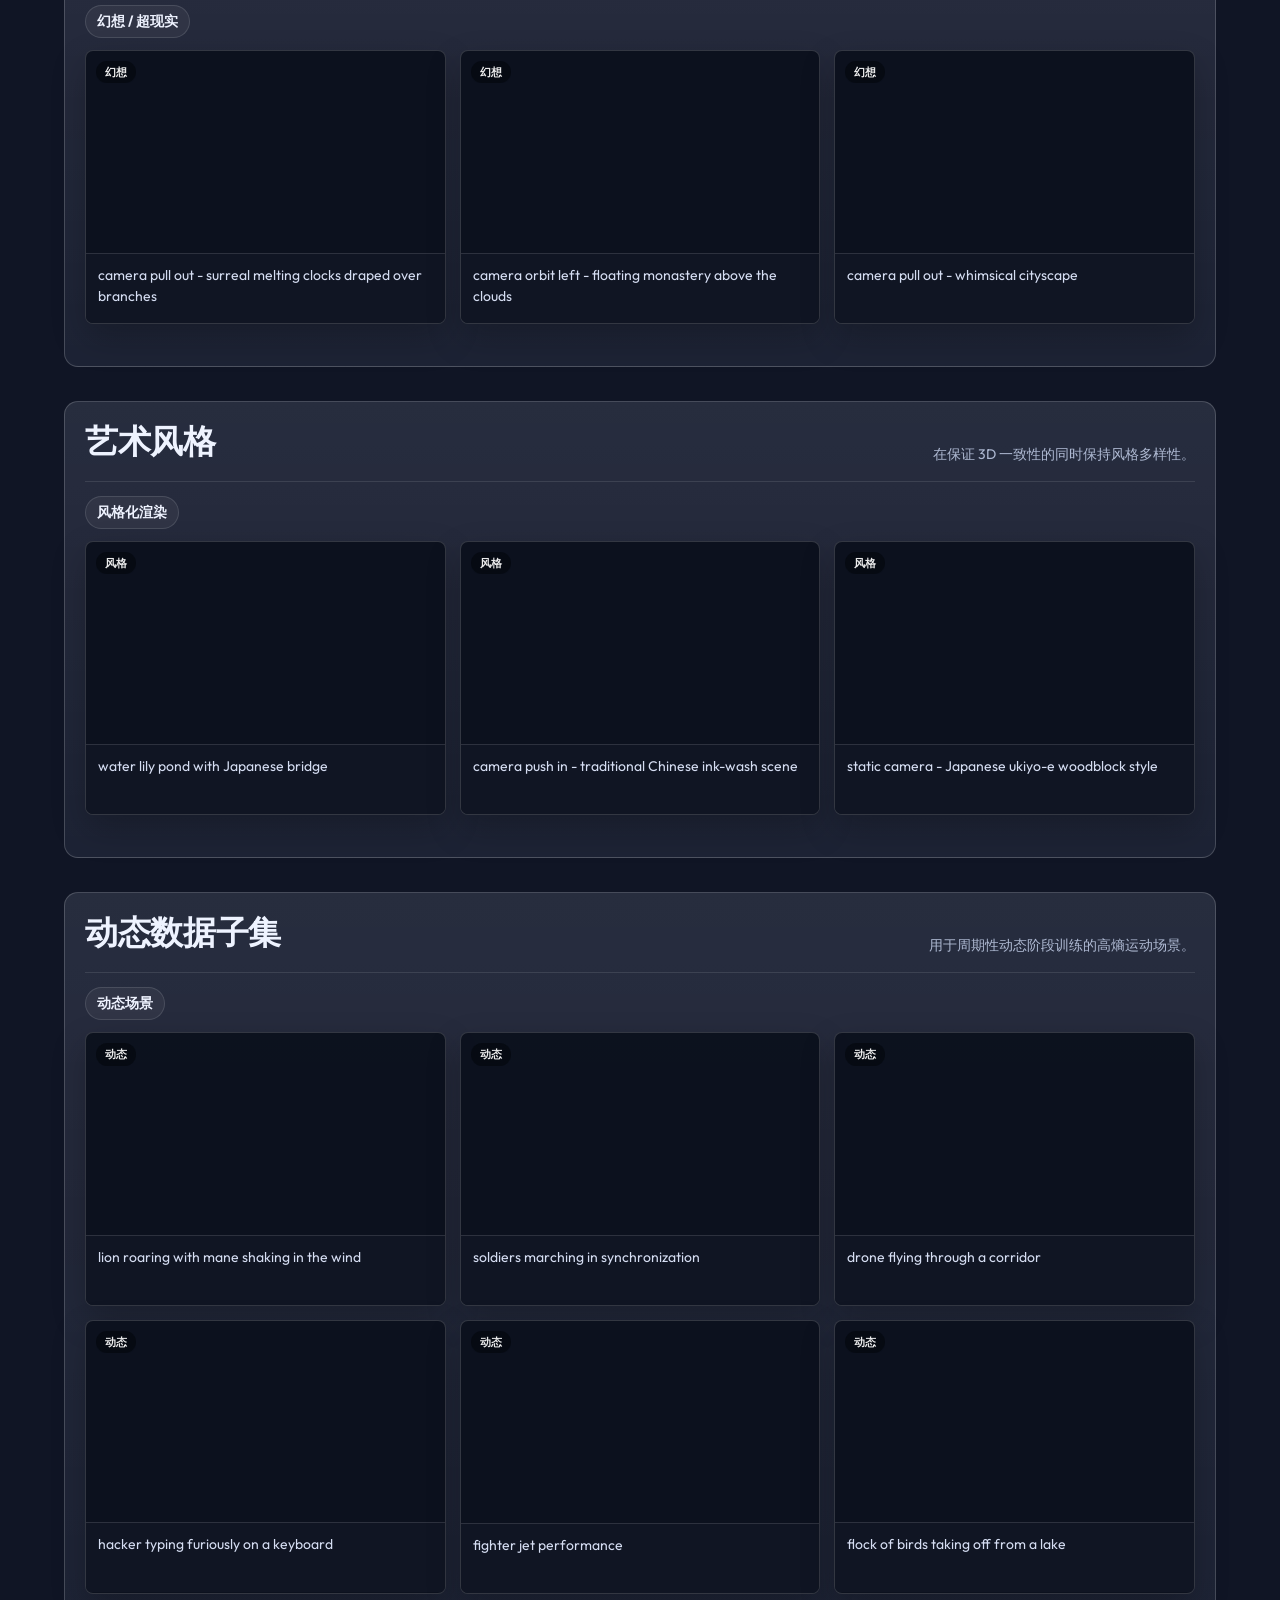
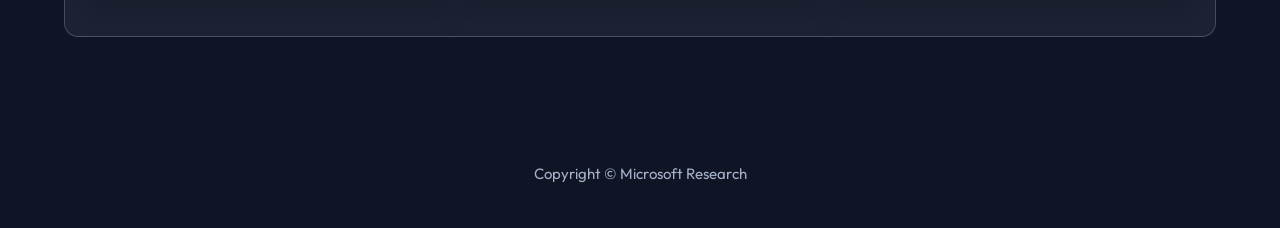
==== commit 3ac71966: "Update index.html" ====
--- a/zh-CN/index.html
+++ b/zh-CN/index.html
@@ -45,6 +45,7 @@
         <a class="action ghost" href="tech.html">技术细节</a>
         <a class="action ghost" href="https://github.com/microsoft/World-R1" target="_blank" rel="noopener noreferrer">代码</a>
         <a class="action ghost" href="https://huggingface.co/datasets/microsoft/World-R1" target="_blank" rel="noopener noreferrer">数据集</a>
+        <a class="action ghost" href="https://aka.ms/latent-spatial-memory" target="_blank" rel="noopener noreferrer">新工作: Latent Spatial Memory</a>
       </div>
     </div>
   </section>
--- a/styles.css
+++ b/styles.css
@@ -526,6 +526,13 @@
   margin-bottom: 10px;
 }
 
+.tech-publication {
+  color: #cfd8ff;
+  font-size: 15px;
+  font-weight: 650;
+  margin-bottom: 14px;
+}
+
 .tech-lead {
   color: #d7def2;
   font-size: 16px;
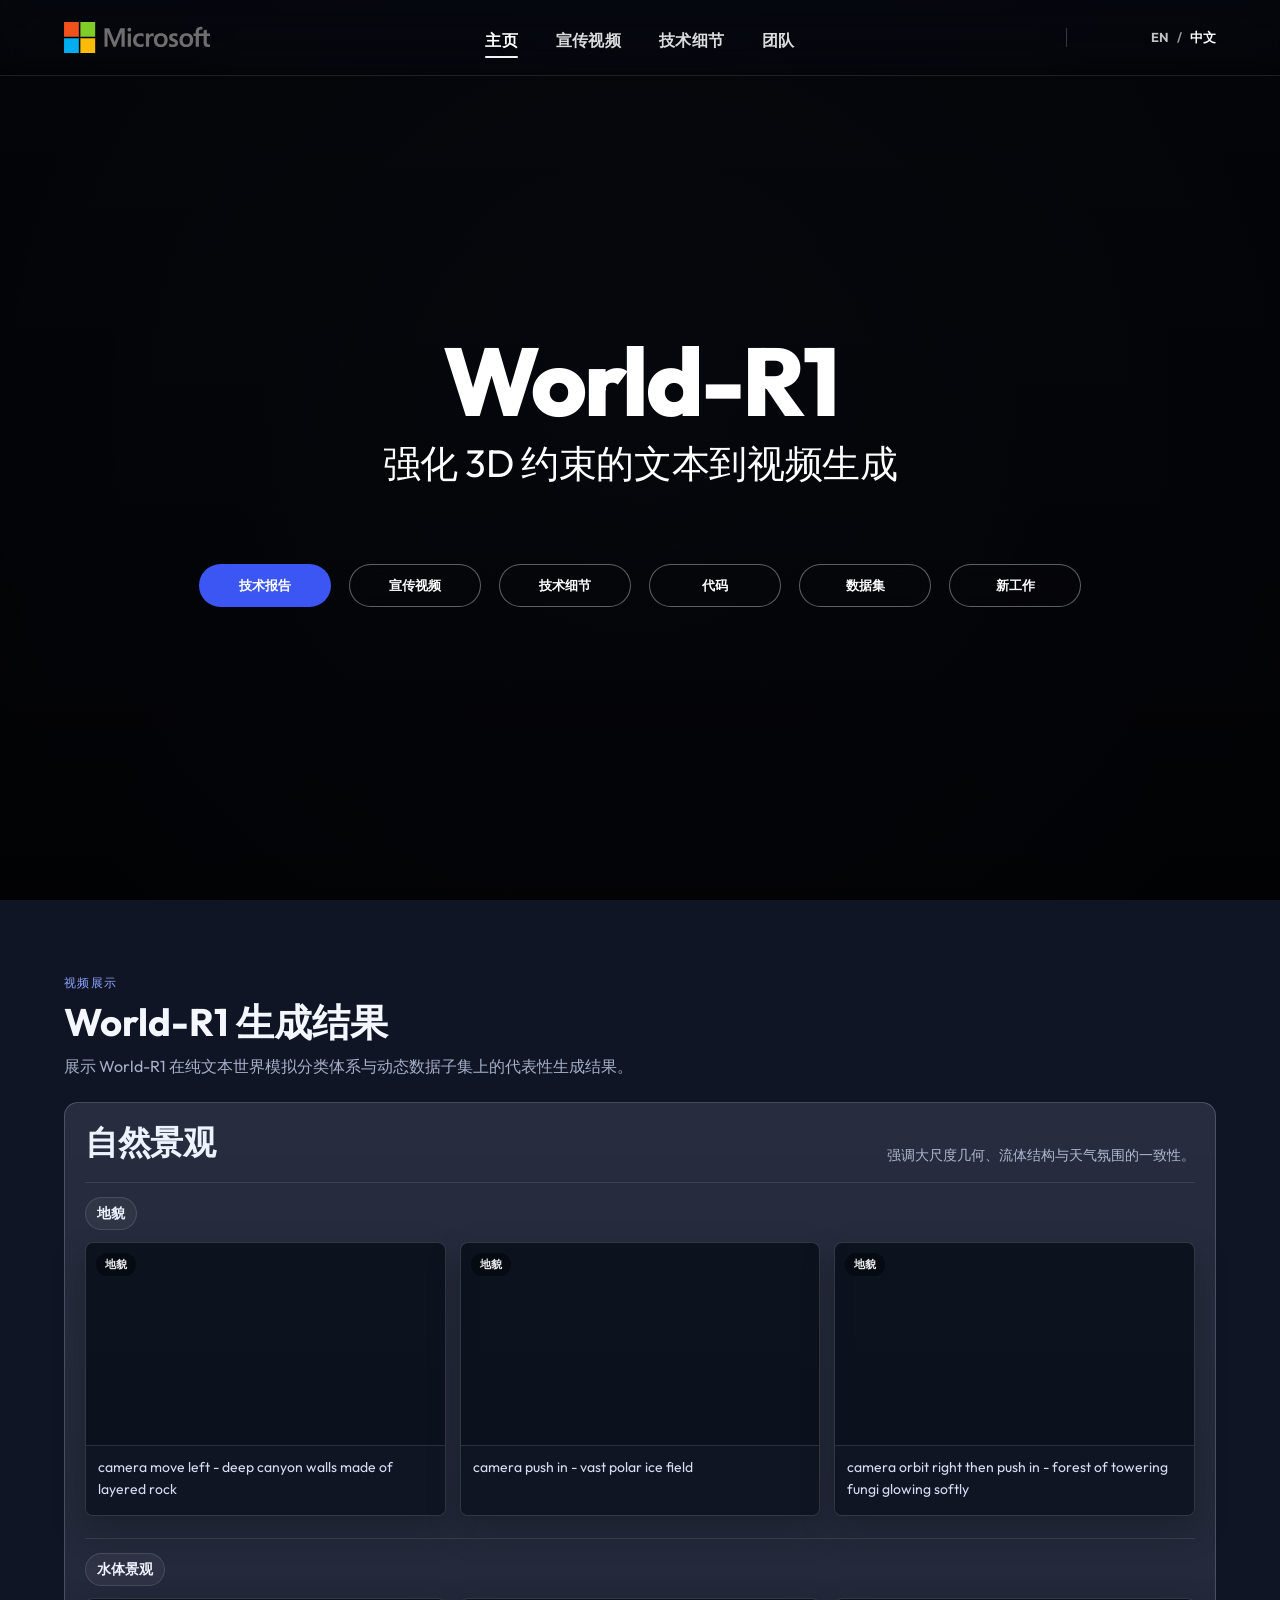
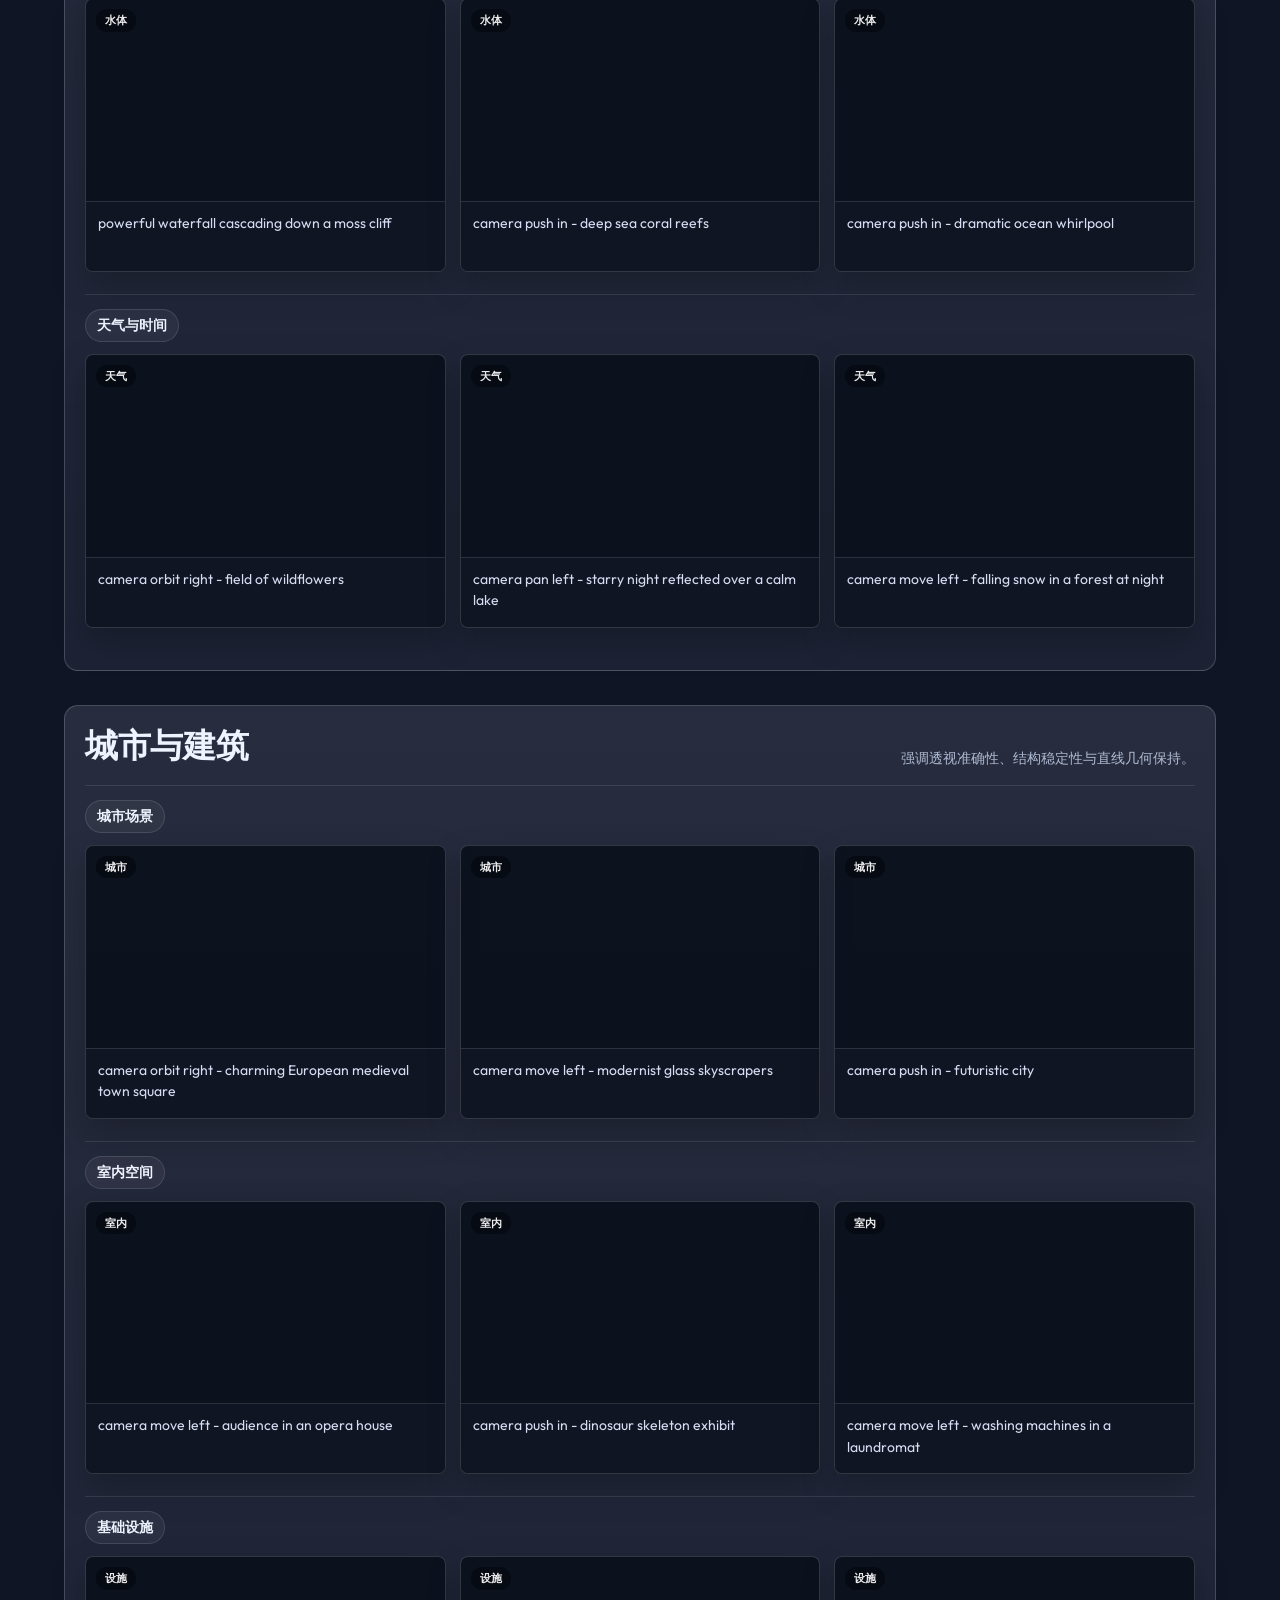
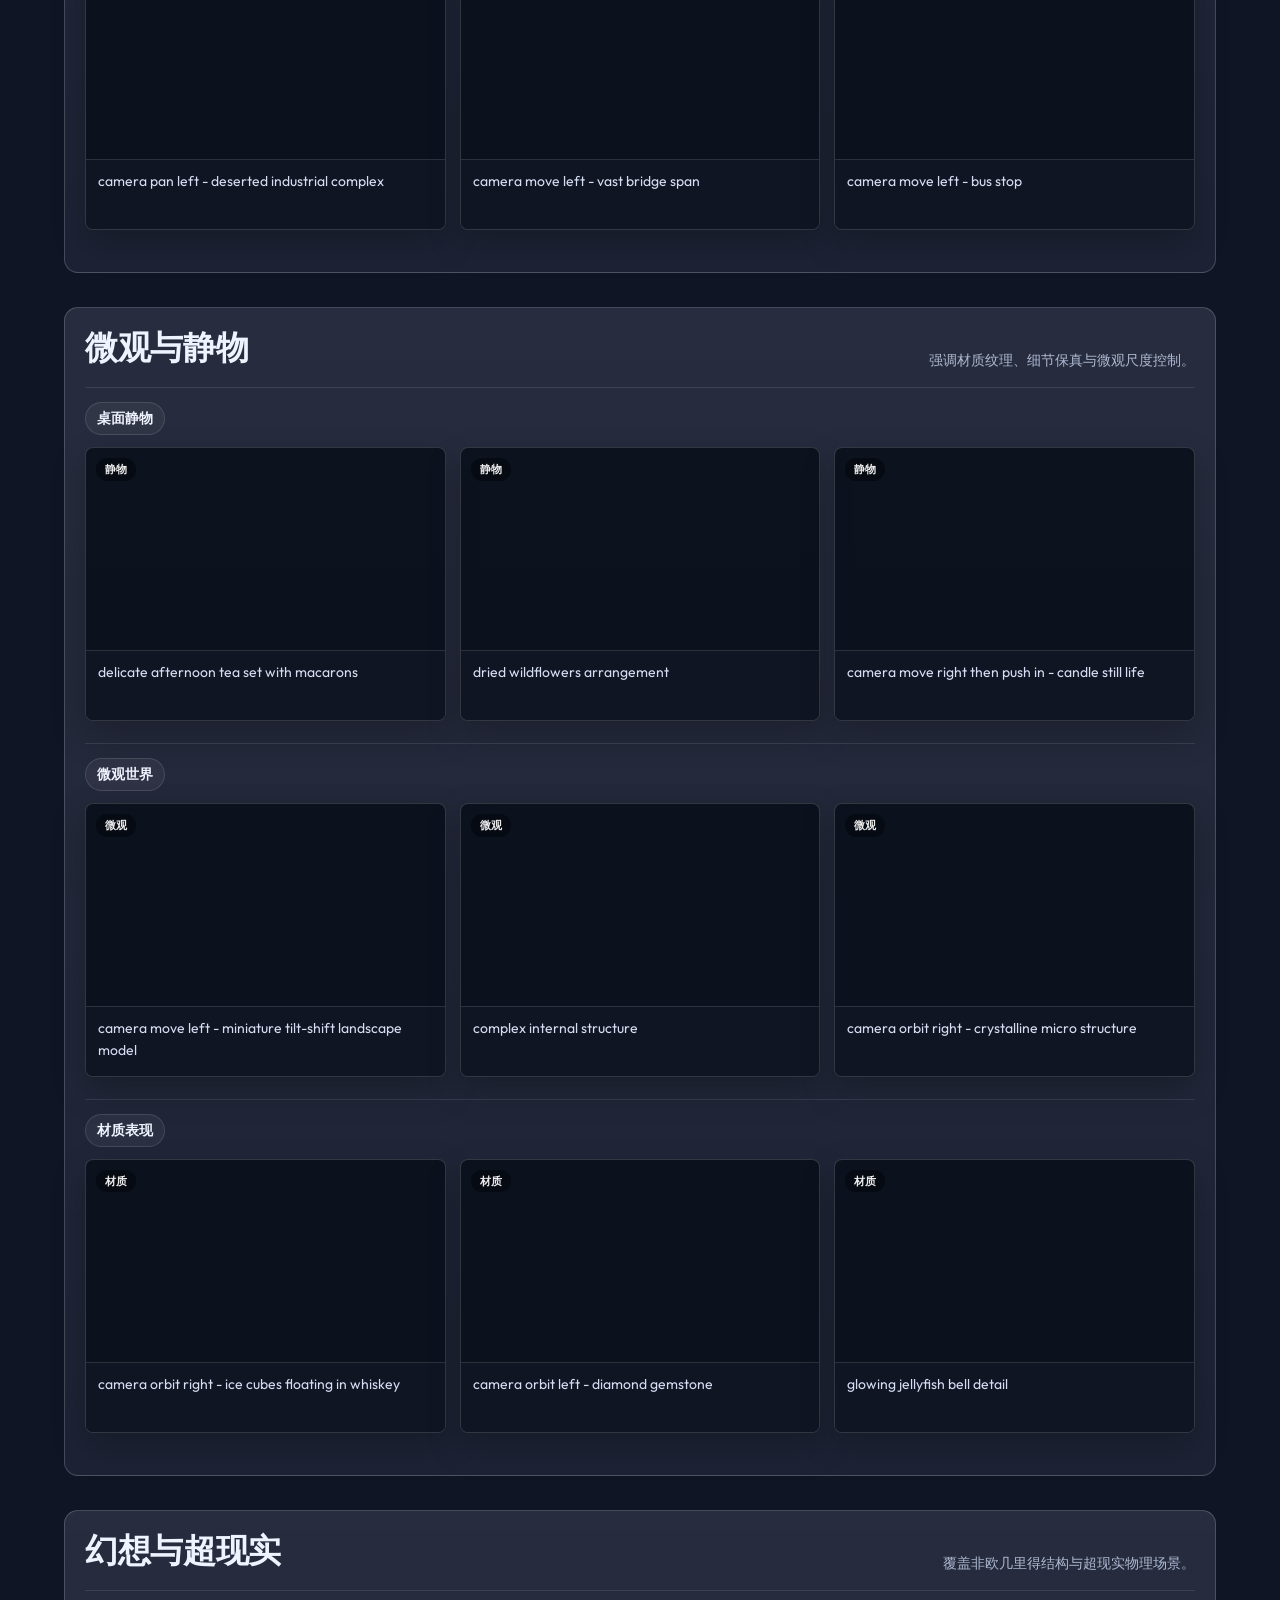
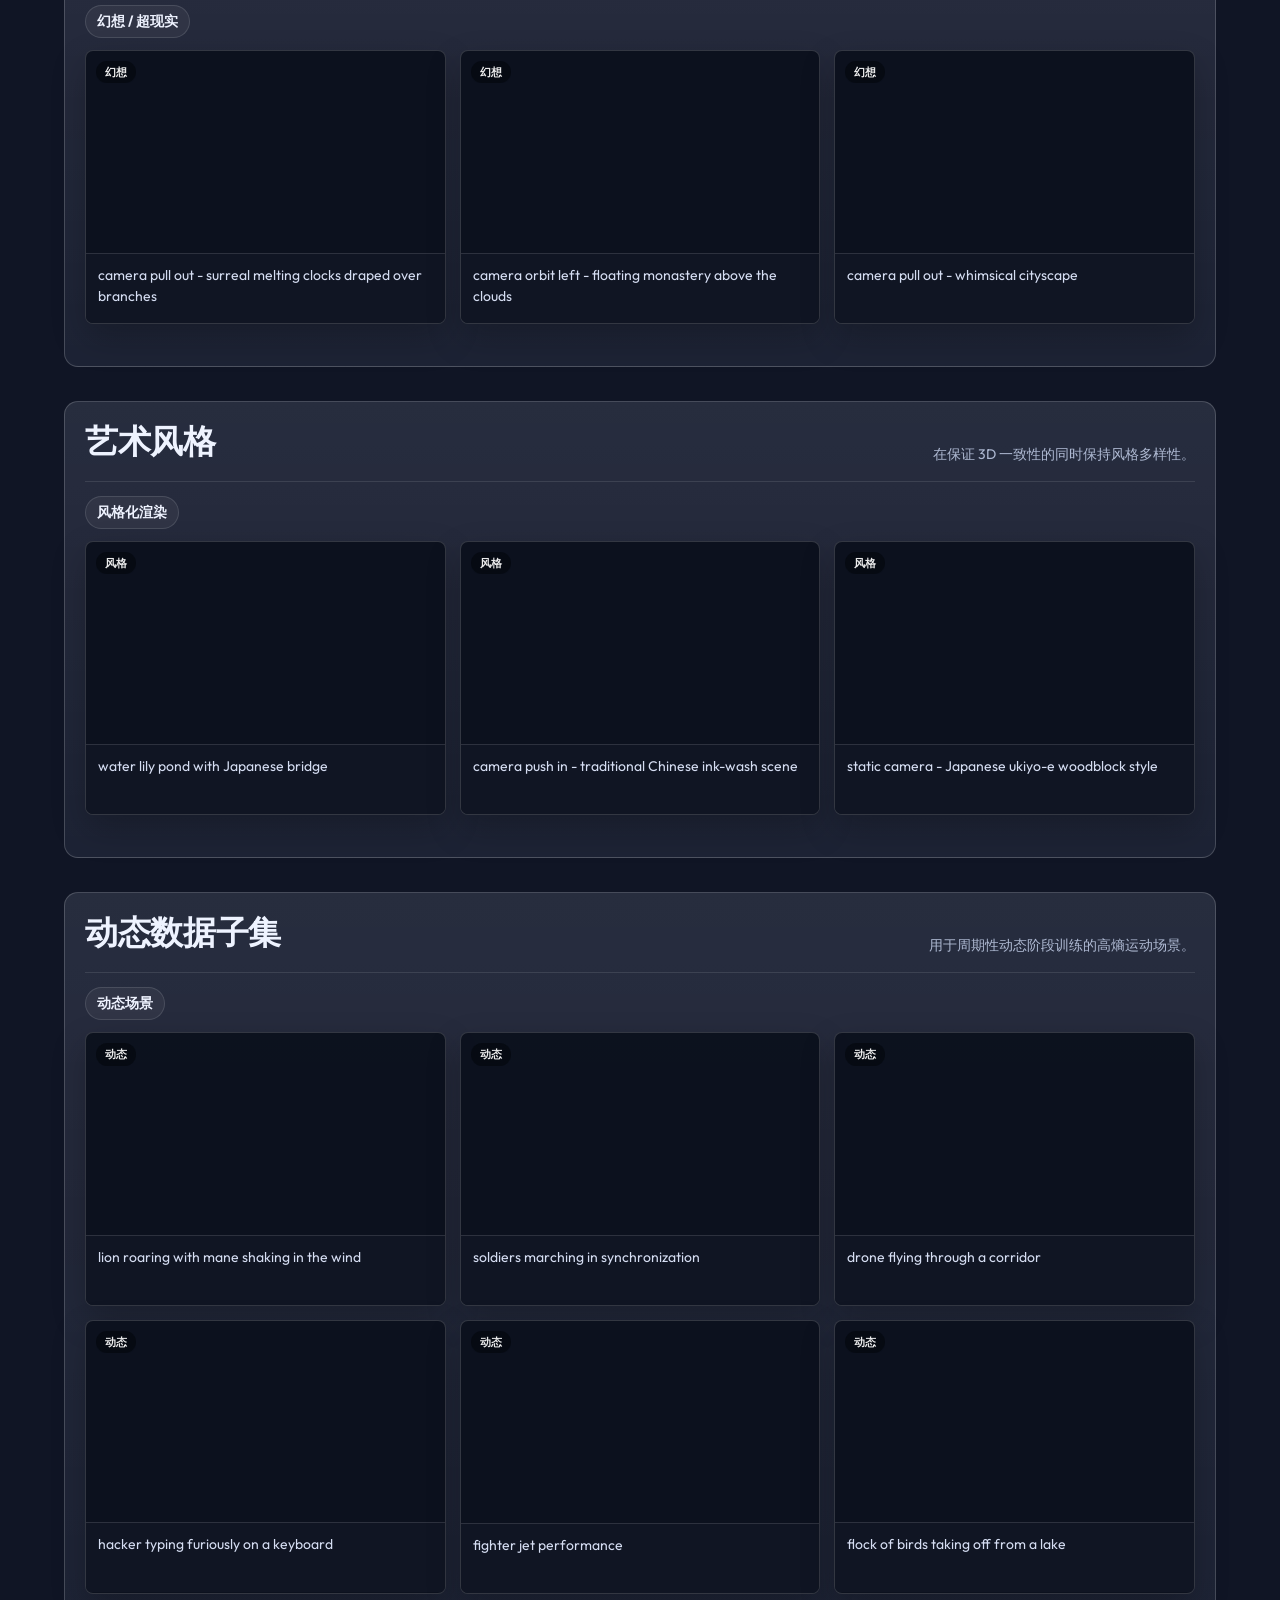
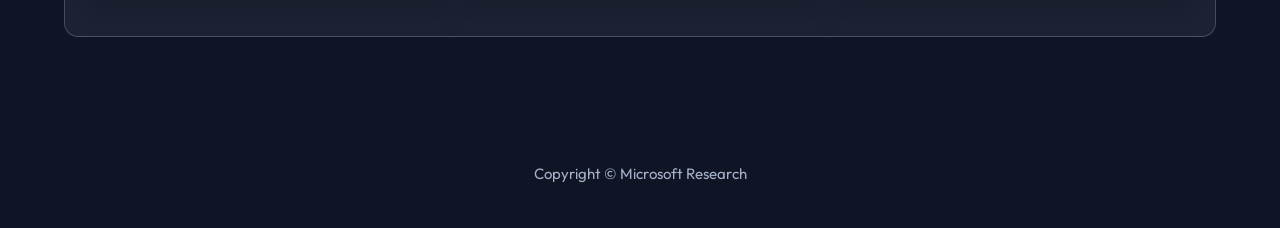
==== commit 31d78a5b: "Update index.html" ====
--- a/zh-CN/index.html
+++ b/zh-CN/index.html
@@ -45,7 +45,7 @@
         <a class="action ghost" href="tech.html">技术细节</a>
         <a class="action ghost" href="https://github.com/microsoft/World-R1" target="_blank" rel="noopener noreferrer">代码</a>
         <a class="action ghost" href="https://huggingface.co/datasets/microsoft/World-R1" target="_blank" rel="noopener noreferrer">数据集</a>
-        <a class="action ghost" href="https://aka.ms/latent-spatial-memory" target="_blank" rel="noopener noreferrer">新工作: Latent Spatial Memory</a>
+        <a class="action ghost" href="https://aka.ms/latent-spatial-memory" target="_blank" rel="noopener noreferrer">新工作</a>
       </div>
     </div>
   </section>
